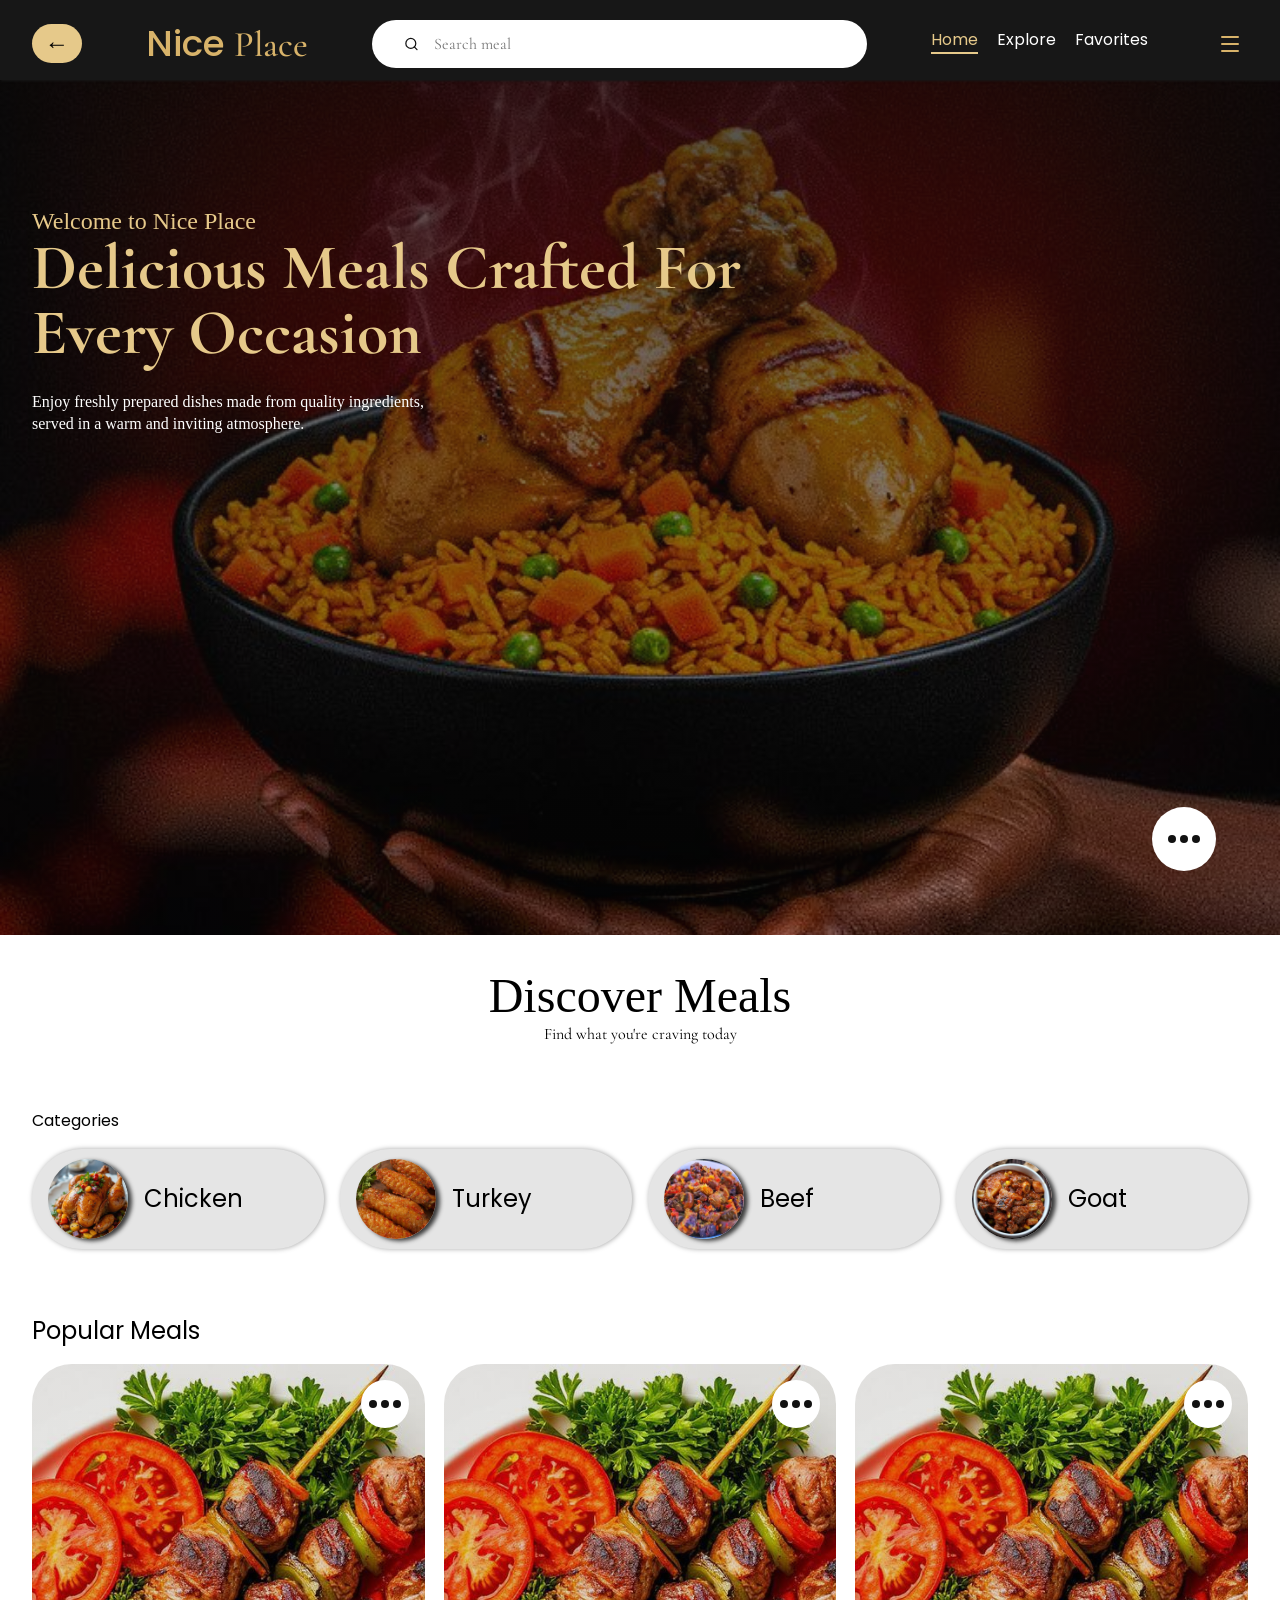
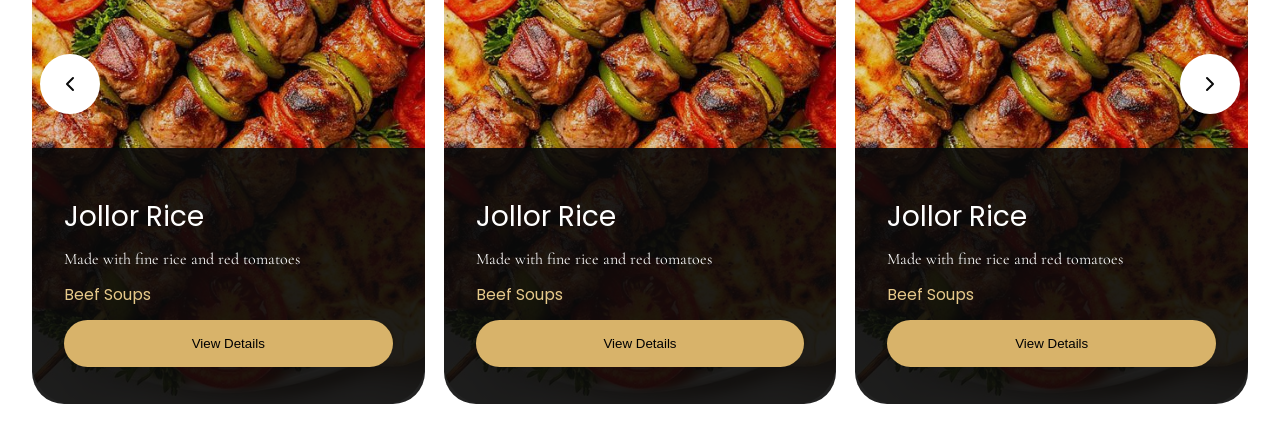
==== index.html @ a87c5c86 "nice place" ====
<!doctype html>
<html lang="en">
  <head>
    <meta charset="UTF-8" />
    <meta name="viewport" content="width=device-width, initial-scale=1.0" />
    <title>Nice Place</title>
    <link rel="preconnect" href="https://fonts.googleapis.com" />
    <link rel="preconnect" href="https://fonts.gstatic.com" crossorigin />
    <link
      href="https://fonts.googleapis.com/css2?family=Poppins:ital,wght@0,100;0,200;0,300;0,400;0,500;0,600;0,700;0,800;0,900;1,100;1,200;1,300;1,400;1,500;1,600;1,700;1,800;1,900&family=Roboto:ital,wght@0,100..900;1,100..900&display=swap"
      rel="stylesheet"
    />
    <link rel="preconnect" href="https://fonts.googleapis.com" />
    <link rel="preconnect" href="https://fonts.gstatic.com" crossorigin />
    <link
      href="https://fonts.googleapis.com/css2?family=Cormorant+Garamond:ital,wght@0,300..700;1,300..700&display=swap"
      rel="stylesheet"
    />
    <link rel="stylesheet" href="styles/general.css" />
    <link rel="stylesheet" href="styles/home.css" />

    <script defer type="module" src="src/controllers/HomePageContr.js"></script>
  </head>
  <body>
    <section class="meal-grid hide">
      <div class="meal-card">
        <img class="image card-img" src="assets/usa.jfif" alt="" />
        <div class="slider-top-overlay card-overlay"></div>
        <div class="meal-card-content">
          <p class="meal-name">Jollor Rice</p>
          <p class="meal-text">Made with fine rice and red tomatoes</p>
          <p class="meal-category">Beef Soups</p>
          <button class="view-details-btn">View Details</button>
        </div>
        <div class="more-btn">
          <div class="dot"></div>
          <div class="dot"></div>
          <div class="dot"></div>
        </div>
      </div>

      <div class="meal-card">
        <img class="image card-img" src="assets/usa.jfif" alt="" />
        <div class="slider-top-overlay card-overlay"></div>
        <div class="meal-card-content">
          <p class="meal-name">Jollor Rice</p>
          <p class="meal-text">Made with fine rice and red tomatoes</p>
          <p class="meal-category">Beef Soups</p>
          <button class="view-details-btn">View Details</button>
        </div>
        <div class="more-btn">
          <div class="dot"></div>
          <div class="dot"></div>
          <div class="dot"></div>
        </div>
      </div>

      <div class="meal-card">
        <img class="image card-img" src="assets/usa.jfif" alt="" />
        <div class="slider-top-overlay card-overlay"></div>
        <div class="meal-card-content">
          <p class="meal-name">Jollor Rice</p>
          <p class="meal-text">Made with fine rice and red tomatoes</p>
          <p class="meal-category">Beef Soups</p>
          <button class="view-details-btn">View Details</button>
        </div>
        <div class="more-btn">
          <div class="dot"></div>
          <div class="dot"></div>
          <div class="dot"></div>
        </div>
      </div>

      <div class="meal-card">
        <img class="image card-img" src="assets/usa.jfif" alt="" />
        <div class="slider-top-overlay card-overlay"></div>
        <div class="meal-card-content">
          <p class="meal-name">Jollor Rice</p>
          <p class="meal-text">Made with fine rice and red tomatoes</p>
          <p class="meal-category">Beef Soups</p>
          <button class="view-details-btn">View Details</button>
        </div>
        <div class="more-btn">
          <div class="dot"></div>
          <div class="dot"></div>
          <div class="dot"></div>
        </div>
      </div>

      <div class="meal-card">
        <img class="image card-img" src="assets/usa.jfif" alt="" />
        <div class="slider-top-overlay card-overlay"></div>
        <div class="meal-card-content">
          <p class="meal-name">Jollor Rice</p>
          <p class="meal-text">Made with fine rice and red tomatoes</p>
          <p class="meal-category">Beef Soups</p>
          <button class="view-details-btn">View Details</button>
        </div>
        <div class="more-btn">
          <div class="dot"></div>
          <div class="dot"></div>
          <div class="dot"></div>
        </div>
      </div>

      <div class="meal-card">
        <img class="image card-img" src="assets/usa.jfif" alt="" />
        <div class="slider-top-overlay card-overlay"></div>
        <div class="meal-card-content">
          <p class="meal-name">Jollor Rice</p>
          <p class="meal-text">Made with fine rice and red tomatoes</p>
          <p class="meal-category">Beef Soups</p>
          <button class="view-details-btn">View Details</button>
        </div>
        <div class="more-btn">
          <div class="dot"></div>
          <div class="dot"></div>
          <div class="dot"></div>
        </div>
      </div>
    </section>

    <div class="header">
      <div class="navigation-bar">
        <button class="back-btn">←</button>
        <div class="hor-flex-2-c">
          <p class="logo-text">
            <span class="normal">Nice</span>
            <span class="italic">Place</span>
          </p>
        </div>
        <div class="search-bar">
          <svg
            xmlns="http://www.w3.org/2000/svg"
            width="16"
            height="16"
            viewBox="0 0 24 24"
            fill="none"
            stroke="#111111"
            stroke-width="2"
            stroke-linecap="round"
            stroke-linejoin="round"
            class="lucide lucide-search-icon lucide-search"
          >
            <path d="m21 21-4.34-4.34" />
            <circle cx="11" cy="11" r="8" />
          </svg>
          <input type="text" placeholder="Search meal" />
        </div>
        <ul class="nav-links">
          <li class="active-nav-link home" data-value="home">Home</li>
          <li class="explore" data-value="explore">Explore</li>
          <li class="favorites" data-value="favorites">Favorites</li>
        </ul>
        <div class="more-icon">
          <svg
            class="icon"
            xmlns="http://www.w3.org/2000/svg"
            width="24"
            height="24"
            viewBox="0 0 24 24"
            fill="none"
            stroke="#d8b36a"
            stroke-width="2"
            stroke-linecap="round"
            stroke-linejoin="round"
            class="lucide lucide-menu-icon lucide-menu"
          >
            <path d="M4 5h16" />
            <path d="M4 12h16" />
            <path d="M4 19h16" />
          </svg>
        </div>
      </div>
    </div>
    <section class="hero-section">
      <div class="image-slider">
        <div class="slide">
          <img class="image" src="assets/hero-img.jfif" alt="" />
        </div>

        <div class="slide">
          <img class="image" src="assets/okra.jfif" alt="" />
        </div>

        <div class="slide">
          <img class="image" src="assets/usa.jfif" alt="" />
        </div>
      </div>
      <div class="slider-top-overlay"></div>
      <div class="hero-content">
        <div class="hero-text-con">
          <span class="medium-text">Welcome to Nice Place</span>
          <p class="bold-text">
            <span class="italic">Delicious Meals Crafted For<br /></span>
            <span class="italic">Every Occasion</span>
          </p>
          <p class="normal-text mg-top-2">
            Enjoy freshly prepared dishes made from quality ingredients,<br />
            served in a warm and inviting atmosphere.
          </p>
        </div>
      </div>
      <div class="ai-assistance-btn">
        <div class="dot"></div>
        <div class="dot"></div>
        <div class="dot"></div>
      </div>
    </section>

    <section class="meal-features">
      <div class="meal-header">
        <p class="meal-text-bold">Discover Meals</p>
        <p class="meal-text-normal">Find what you're craving today</p>
      </div>
      <div class="categories">
        <p>Categories</p>
      </div>
      <div class="meal-discovery-filters"></div>
      <div class="popular-meal">
        <p>Popular Meals</p>
      </div>
      <div class="meal-cards-slider">
        <button class="left">
          <svg
            xmlns="http://www.w3.org/2000/svg"
            width="24"
            height="24"
            viewBox="0 0 24 24"
            fill="none"
            stroke="#0a0a0a"
            stroke-width="2"
            stroke-linecap="round"
            stroke-linejoin="round"
            class="lucide lucide-chevron-left-icon lucide-chevron-left"
          >
            <path d="m15 18-6-6 6-6" />
          </svg>
        </button>
        <button class="right">
          <svg
            xmlns="http://www.w3.org/2000/svg"
            width="24"
            height="24"
            viewBox="0 0 24 24"
            fill="none"
            stroke="#0a0a0a"
            stroke-width="2"
            stroke-linecap="round"
            stroke-linejoin="round"
            class="lucide lucide-chevron-right-icon lucide-chevron-right"
          >
            <path d="m9 18 6-6-6-6" />
          </svg>
        </button>
        <div class="meal-cards">
          <div class="meal-card">
            <img class="image card-img" src="assets/usa.jfif" alt="" />
            <div class="slider-top-overlay card-overlay"></div>
            <div class="meal-card-content">
              <p class="meal-name">Jollor Rice</p>
              <p class="meal-text">Made with fine rice and red tomatoes</p>
              <p class="meal-category">Beef Soups</p>
              <button class="view-details-btn">View Details</button>
            </div>
            <div class="more-btn">
              <div class="dot"></div>
              <div class="dot"></div>
              <div class="dot"></div>
            </div>
          </div>

          <div class="meal-card">
            <img class="image card-img" src="assets/usa.jfif" alt="" />
            <div class="slider-top-overlay card-overlay"></div>
            <div class="meal-card-content">
              <p class="meal-name">Jollor Rice</p>
              <p class="meal-text">Made with fine rice and red tomatoes</p>
              <p class="meal-category">Beef Soups</p>
              <button class="view-details-btn">View Details</button>
            </div>
            <div class="more-btn">
              <div class="dot"></div>
              <div class="dot"></div>
              <div class="dot"></div>
            </div>
          </div>

          <div class="meal-card">
            <img class="image card-img" src="assets/usa.jfif" alt="" />
            <div class="slider-top-overlay card-overlay"></div>
            <div class="meal-card-content">
              <p class="meal-name">Jollor Rice</p>
              <p class="meal-text">Made with fine rice and red tomatoes</p>
              <p class="meal-category">Beef Soups</p>
              <button class="view-details-btn">View Details</button>
            </div>
            <div class="more-btn">
              <div class="dot"></div>
              <div class="dot"></div>
              <div class="dot"></div>
            </div>
          </div>

          <div class="meal-card">
            <img class="image card-img" src="assets/usa.jfif" alt="" />
            <div class="slider-top-overlay card-overlay"></div>
            <div class="meal-card-content">
              <p class="meal-name">Jollor Rice</p>
              <p class="meal-text">Made with fine rice and red tomatoes</p>
              <p class="meal-category">Beef Soups</p>
              <button class="view-details-btn">View Details</button>
            </div>
            <div class="more-btn">
              <div class="dot"></div>
              <div class="dot"></div>
              <div class="dot"></div>
            </div>
          </div>

          <div class="meal-card">
            <img class="image card-img" src="assets/usa.jfif" alt="" />
            <div class="slider-top-overlay card-overlay"></div>
            <div class="meal-card-content">
              <p class="meal-name">Jollor Rice</p>
              <p class="meal-text">Made with fine rice and red tomatoes</p>
              <p class="meal-category">Beef Soups</p>
              <button class="view-details-btn">View Details</button>
            </div>
            <div class="more-btn">
              <div class="dot"></div>
              <div class="dot"></div>
              <div class="dot"></div>
            </div>
          </div>
        </div>
      </div>
    </section>
  </body>
</html>
---- styles/general.css ----
:root {
  /* =========================
     COLORS
  ========================= */

  /* Brand / Accent */
  --clr-gold: #d8b36a;
  --clr-gold-light: #e6c98a;
  --clr-gold-dark: #c49b4f;

  /* Backgrounds */
  --clr-bg-primary: #0a0a0a;
  --clr-bg-secondary: #171717;
  --clr-bg-tertiary: #242424;

  /* Light Surfaces */
  --clr-surface: #f5f5f5;
  --clr-surface-alt: #ffffff;
  --clr-surface-muted: #e5e7eb;

  /* Text */
  --clr-text-primary: #111111;
  --clr-text-secondary: #6b7280;
  --clr-text-light: #ffffff;
  --clr-text-light-muted: #d1d5db;

  /* States */
  --clr-success: #22c55e;
  --clr-warning: #f59e0b;
  --clr-danger: #ef4444;
  --gradient: linear-gradient(
    180deg,
    rgba(10, 10, 10, 0.75) 0%,
    rgba(10, 10, 10, 0.2) 100%
  );

  --blur: blur(2px);
  /* -webkit-backdrop-filter: blur(12px); Safari support */

  /* =========================
     RGBA COLORS
  ========================= */

  --rgba-gold: rgba(216, 179, 106, 1);
  --rgba-gold-soft: rgba(216, 179, 106, 0.15);

  --rgba-black: rgba(10, 10, 10, 1);
  --rgba-black-overlay: rgba(10, 10, 10, 0.9);

  --rgba-white: rgba(255, 255, 255, 1);
  --rgba-white-soft: rgba(255, 255, 255, 0.1);

  /* =========================
     TYPOGRAPHY
  ========================= */

  --ff-heading: "Cormorant Garamond", serif;
  --ff-body: "Poppins", sans-serif;

  /* Font Sizes */
  --fs-900: 4rem;
  --fs-800: 3rem;
  --fs-700: 2.25rem;
  --fs-600: 1.75rem;
  --fs-500: 1.5rem;
  --fs-400: 1rem;
  --fs-300: 0.875rem;
  --fs-200: 0.75rem;

  /* Font Weights */
  --fw-light: 300;
  --fw-regular: 400;
  --fw-medium: 500;
  --fw-semi-bold: 600;
  --fw-bold: 700;

  /* =========================
     SPACING
  ========================= */

  --space-xs: 0.5rem;
  --space-sm: 0.75rem;
  --space-md: 1rem;
  --space-lg: 1.5rem;
  --space-xl: 2rem;
  --space-2xl: 3rem;

  /* =========================
     BORDER RADIUS
  ========================= */

  --radius-sm: 0.75rem;
  --radius-md: 1rem;
  --radius-lg: 1.5rem;
  --radius-xl: 2rem;
  --radius-full: 999px;

  /* =========================
     SHADOWS
  ========================= */

  --shadow-sm: 0 2px 8px rgba(0, 0, 0, 0.08);
  --shadow-md: 0 8px 20px rgba(0, 0, 0, 0.15);
  --shadow-lg: 0 15px 40px rgba(0, 0, 0, 0.25);

  /* =========================
     TRANSITIONS
  ========================= */

  --transition-fast: 0.2s ease;
  --transition-normal: 0.3s ease;
  --transition-slow: 0.5s ease;

  /* =========================
     CARD SYSTEM (MEAL GRID)
  ========================= */

  --card-bg: var(--clr-bg-secondary);
  --card-bg-hover: var(--clr-bg-tertiary);
  --card-border: rgba(255, 255, 255, 0.08);

  --card-text-primary: var(--clr-text-light);
  --card-text-secondary: var(--clr-text-light-muted);

  --card-accent: var(--clr-gold);
  --card-accent-soft: var(--rgba-gold-soft);

  --card-width: 280px;
  --card-height: 360px;

  --card-padding: var(--space-md);
  --card-gap: var(--space-md);

  --card-radius: var(--radius-lg);
  --card-image-radius: var(--radius-md);

  --card-shadow: var(--shadow-md);
  --card-shadow-hover: var(--shadow-lg);

  --card-transition: var(--transition-normal);
  --card-hover-lift: -8px;
  --card-scale-hover: 1.02;

  /* =========================
     BUTTON COLORS
  ========================= */

  --btn-primary-bg: var(--clr-gold);
  --btn-primary-text: var(--clr-bg-primary);

  --btn-primary-hover: var(--clr-gold-light);

  --btn-secondary-bg: var(--clr-bg-secondary);
  --btn-secondary-text: var(--clr-text-light);
  --btn-secondary-hover: var(--clr-bg-tertiary);

  --btn-outline-border: rgba(255, 255, 255, 0.2);
  --btn-outline-text: var(--clr-text-light);

  --btn-danger-bg: var(--clr-danger);
  --btn-success-bg: var(--clr-success);

  /* =========================
     BUTTON SIZING
  ========================= */

  --btn-padding-sm: 0.4rem 0.8rem;
  --btn-padding-md: 0.6rem 1.2rem;
  --btn-padding-lg: 0.9rem 1.6rem;

  --btn-radius: var(--radius-full);

  /* =========================
     BUTTON TYPOGRAPHY
  ========================= */

  --btn-font-size-sm: var(--fs-300);
  --btn-font-size-md: var(--fs-400);
  --btn-font-size-lg: var(--fs-500);

  --btn-font-weight: var(--fw-medium);

  /* =========================
     BUTTON EFFECTS
  ========================= */

  --btn-transition: var(--transition-normal);
  --btn-shadow: var(--shadow-sm);
  --btn-shadow-hover: var(--shadow-md);

  --btn-hover-lift: -2px;

  --clr-grey-900: #1f1f1f;
  --clr-grey-700: #3a3a3a;
  --clr-grey-400: #a1a1a1;
  --clr-grey-200: #e5e5e5;
}
* {
  margin: 0;
  padding: 0;
}
body {
  position: relative;
  box-sizing: border-box;
}
---- styles/home.css ----
.hero-section {
  position: relative;
  height: 95vh;
  margin-top: 5rem;
}
.image-slider {
  width: 100%;
  height: 100%;
  overflow: hidden;
  position: relative;
}
.slide {
  position: absolute;
  top: 0;
  left: 0;
  width: 100%;
  height: 100%;
  transition: transform 1s ease;
}

.image {
  width: 100%;
  height: 100%;
  object-fit: cover;
}
.slider-top-overlay {
  position: absolute;
  inset: 0;

  background: linear-gradient(
    to bottom,
    rgba(10, 10, 10, 0.7),
    rgba(10, 10, 10, 0.3)
  );

  z-index: 1;
}
.card-overlay {
  background: linear-gradient(
    to bottom,
    rgba(10, 10, 10, 0.1),
    rgba(10, 10, 10, 0.1)
  );
}
.hero-content {
  position: absolute;
  inset: 0;
  z-index: 2;
  padding: var(--space-xl);
  display: flex;
  flex-direction: column;
  flex: 1;
}
.navigation-bar {
  display: flex;
  align-items: center;

  gap: 4rem;
}
.hor-flex-2-c {
  display: flex;
  justify-content: space-between;
}
.logo-text {
  font-size: var(--fs-700);
  font-weight: var(--fw-medium);
  font-family: var(--ff-body);
  color: var(--clr-gold);
}
.normal {
  font-family: var(--ff-body);
}
.italic {
  font-family: var(--ff-heading);
}
.hero-text-con {
  margin-top: 6rem;
}
.medium-text {
  font-size: var(--fs-500);
  font-weight: var(--fw-medium);
  color: var(--clr-gold-light);
  animation: textDownSlideIn 1s ease-out forwards;
}
.normal-text {
  font-size: var(--fs-400);
  font-weight: var(--fw-regular);
  color: var(--clr-text-light);
  line-height: 1.4;
  overflow: hidden;
  white-space: nowrap;
  border-right: 2px solid var(--clr-gold-light);
  width: 0;
  animation:
    typing 3s steps(30, end) forwards,
    blink 0.7s;
}
@keyframes typing {
  from {
    width: 0;
  }
  to {
    width: 40rem;
    border-right: none;
  }
}

@keyframes blink {
  50% {
    border-color: transparent;
  }
}
.mg-top-2 {
  margin-top: 1.6rem;
}
.bold-text {
  font-size: var(--fs-900);
  font-weight: var(--fw-bold);
  color: var(--clr-gold-light);
  line-height: 1;
  animation: textSlideIn 1s ease-out forwards;
}
.search-bar {
  display: flex;
  gap: 1rem;
  align-items: center;
  padding: 1rem 2rem;
  background-color: var(--clr-surface-alt);
  height: 1rem;
  flex: 1;
  border: none;
  border-radius: 4rem;
}
.search-bar input {
  width: 100%;
  border: none;
  outline: none;
  background: none;
  font-family: var(--ff-heading);
  color: var(--clr-text-primary);
  font-size: var(--fs-400);
}
.ai-assistance-btn {
  position: absolute;
  bottom: 4rem;
  right: 4rem;
  z-index: 3;
  background: var(--clr-text-light);
  height: 4rem;
  width: 4rem;
  border-radius: 50%;

  display: flex;
  align-items: center;
  justify-content: center;
  gap: 4px;

  animation:
    pulse 10s ease-in-out infinite,
    attention 20s ease-in-out infinite,
    fall 1s ease-in-out;
}

@keyframes textDownSlideIn {
  from {
    transform: translateY(-100%);
    opacity: 0;
  }
  to {
    transform: translateY(0);
    opacity: 1;
  }
}

@keyframes attention {
  0%,
  94%,
  100% {
    transform: translateY(0);
  }

  95% {
    transform: translateY(-12px);
  }

  97% {
    transform: translateY(0);
  }

  98% {
    transform: translateY(-6px);
  }

  99% {
    transform: translateY(0);
  }
}
@keyframes pulse {
  0%,
  95%,
  100% {
    box-shadow: 0 0 0 0 rgba(255, 255, 255, 0);
  }

  96% {
    box-shadow: 0 0 0 12px rgba(255, 255, 255, 0.2);
  }
}

@keyframes fall {
  from {
    transform: translateY(-10vh);
    opacity: 0;
  }

  to {
    transform: translateY(0);
    opacity: 1;
  }
}
@keyframes textSlideIn {
  from {
    transform: translateX(-100%);
    opacity: 0;
  }

  to {
    transform: translateX(0);
    opacity: 1;
  }
}
.dot {
  width: 8px;
  height: 8px;
  background: var(--clr-text-primary);
  border: none;
  border-radius: 50%;
}
.more-icon {
  display: flex;
  padding: 6px;
  align-items: center;
  justify-content: center;
  border: none;
  border-radius: 4rem;
  transition: all 0.4s ease;
}
.more-icon:hover {
  background: var(--clr-bg-tertiary);
}

.meal-features {
  background: var(--clr-surface-alt);
  padding: 2rem;
}
.meal-header {
  display: flex;
  flex-direction: column;
  line-height: 1.2;
  justify-content: center;
  align-items: center;
}
.meal-text-bold {
  font-size: var(--fs-800);
  font-weight: var(--fw-regular);
}
.meal-text-normal {
  font-family: var(--ff-heading);
}
.meal-discovery-filters {
  margin-top: 1rem;
  display: grid;
  grid-template-columns: repeat(auto-fit, minmax(251px, 1fr));
  gap: 1rem;
  align-items: center;
}

.filter {
  display: flex;
  align-items: center;
  /* justify-content: space-between; */
  gap: 1rem;
  padding: 10px 1rem;
  background: var(--clr-grey-200);
  border-radius: 8rem;
  transition: all 0.4s ease;
  cursor: pointer;
  box-shadow: 1px 0px 5px rgba(0, 0, 0, 0.35);
}

.filter p {
  font-size: var(--fs-500);
  font-family: var(--ff-body);
  font-weight: var(--fw-normal);
}

.food-tray {
  width: 5rem;
  height: 5rem;
  border-radius: 4rem;
  border: none;
  box-shadow: 4px 2px 4px var(--clr-grey-700);
  flex-shrink: 0;
}

.tray-image {
  width: 100%;
  height: 100%;
  object-fit: cover;
  border-radius: 50%;
}

.meal-cards-slider {
  overflow: hidden;
  scrollbar-width: none;
  -ms-overflow-style: none;
  position: relative;
  margin-top: 1rem;
}
.meal-cards {
  display: flex;
  gap: 1.2rem;
  transition: transform 1s ease;
}
.meal-cards-slider::-webkit-scrollbar {
  display: none;
}

.meal-card {
  position: relative;
  border-radius: 2.5rem;
  flex: 0 0 calc((100% - 2.4rem) / 3);
  min-width: calc((100% - 2.4rem) / 3);
  height: 40rem;
  transition:
    transform 0.4s ease,
    box-shadow 0.4s ease;
  transform-origin: center;
  transition: all 1s;
}

.meal-card:hover {
  transform: translateY(-2px);
}
.card-img,
.card-overlay {
  border: none;
  border-radius: 2.5rem;
}
.meal-card-content {
  position: absolute;
  bottom: 0;
  left: 0;
  right: 0;
  height: 12rem;
  background: var(--rgba-black-overlay);
  display: flex;
  flex-direction: column;
  justify-content: center;
  font-family: var(--ff-body);
  border-bottom-left-radius: 2rem;
  border-bottom-right-radius: 2rem;
  padding: 2rem 2rem 2rem 2rem;
  z-index: 6;
  line-height: 1.2;
  gap: 1rem;
}
.meal-name {
  margin-top: 1rem;
  font-size: var(--fs-600);
  color: var(--clr-text-light);
  font-weight: var(--fw-normal);
}
.meal-text {
  color: var(--clr-surface);
  font-size: var(--fs-400);
  font-family: var(--ff-heading);
}
.meal-category {
  color: var(--clr-gold-light);
}
.meal-card-content button {
  padding: 1rem;
  border: none;
  border-radius: 4rem;
  background: var(--clr-gold);
}
.more-btn {
  position: absolute;
  right: 1rem;
  top: 1rem;
  background: var(--clr-text-light);
  height: 3rem;
  width: 3rem;
  border-radius: 50%;
  display: flex;
  align-items: center;
  justify-content: center;
  gap: 4px;
  z-index: 6;
  transition: all 0.4s ease;
}
.right,
.left {
  position: absolute;
  height: 60px;
  width: 60px;
  border: none;
  border-radius: 30px;
  text-align: center;
  z-index: 8;
  display: flex;
  justify-content: center;
  align-items: center;
  background: var(--clr-surface-alt);
  transition: all 0.4s ease;
}
.right {
  right: 8px;
  top: 50%;
  transform: translateY(-50%);
  animation: hintRight 2s ease-in-out infinite;
}
.left {
  left: 8px;
  top: 50%;
  transform: translateY(-50%);
  animation: hintLeft 2s ease-in-out infinite;
}
.right:hover,
.left:hover {
  background: var(--clr-gold-dark);
}
@keyframes hintRight {
  0%,
  100% {
    transform: translateY(-50%) translateX(0);
  }
  50% {
    transform: translateY(-50%) translateX(8px);
  }
}

@keyframes hintLeft {
  0%,
  100% {
    transform: translateY(-50%) translateX(0);
  }
  50% {
    transform: translateY(-50%) translateX(-8px);
  }
}
.active-meal-filter {
  background: var(--clr-gold);
  cursor: pointer;
}
.view-details-btn {
  transition: all 0.4s ease;
}
.view-details-btn:hover {
  background: var(--clr-gold-dark);
}
.hide {
  display: none;
}
.meal-grid {
  grid-template-columns: repeat(auto-fit, minmax(380px, 1fr));
  gap: 1rem;
  padding: 2rem;
  margin-top: 5rem;
}
.show-meal-grid {
  display: grid;
}
.header {
  position: fixed;
  top: 0;
  left: 0;
  right: 0;
  height: 3rem;
  z-index: 100;
  padding: 1rem 2rem;
  background: #171717;
  box-shadow: 1px 1px 2px #171717;
}

.popular-meal {
  margin-top: 4rem;
  font-size: var(--fs-500);
  font-family: var(--ff-body);
  font-weight: var(--fw-normal);
  max-width: max-content;
}
.categories {
  margin-top: 4rem;
  font-size: var(--fs-400);
  font-family: var(--ff-body);
  font-weight: var(--fw-normal);
}

.nav-links {
  display: flex;
  gap: 1.2rem;
  align-items: center;
}
.home,
.explore,
.favorites {
  list-style: none;
  font-family: var(--ff-body);
  color: var(--clr-surface-alt);
  font-size: var(--fs-400);
  cursor: pointer;
  transition: all 0.4s ease;
  margin-bottom: 0.4rem;
  border-bottom: 2px solid transparent;
}
.nav-links li:hover {
  color: var(--clr-gold-light);
  border-bottom: 2px solid var(--clr-gold-light);
}
.active-nav-link {
  color: var(--clr-gold-light);
  border-bottom: 2px solid var(--clr-gold-light);
}

.more-btn:hover {
  background: var(--clr-gold-dark);
}

.fav {
  transition: all 0.4s ease;
}

.fav:hover {
  stroke: var(--clr-surface-alt);
}

.back-btn {
  padding: 0.1rem 0.8rem;
  border: none;
  background: var(--clr-gold-light);
  cursor: pointer;
  font-family: var(--ff-body);
  border-radius: 50px;
  font-size: var(--fs-500);
  font-weight: 600;
}
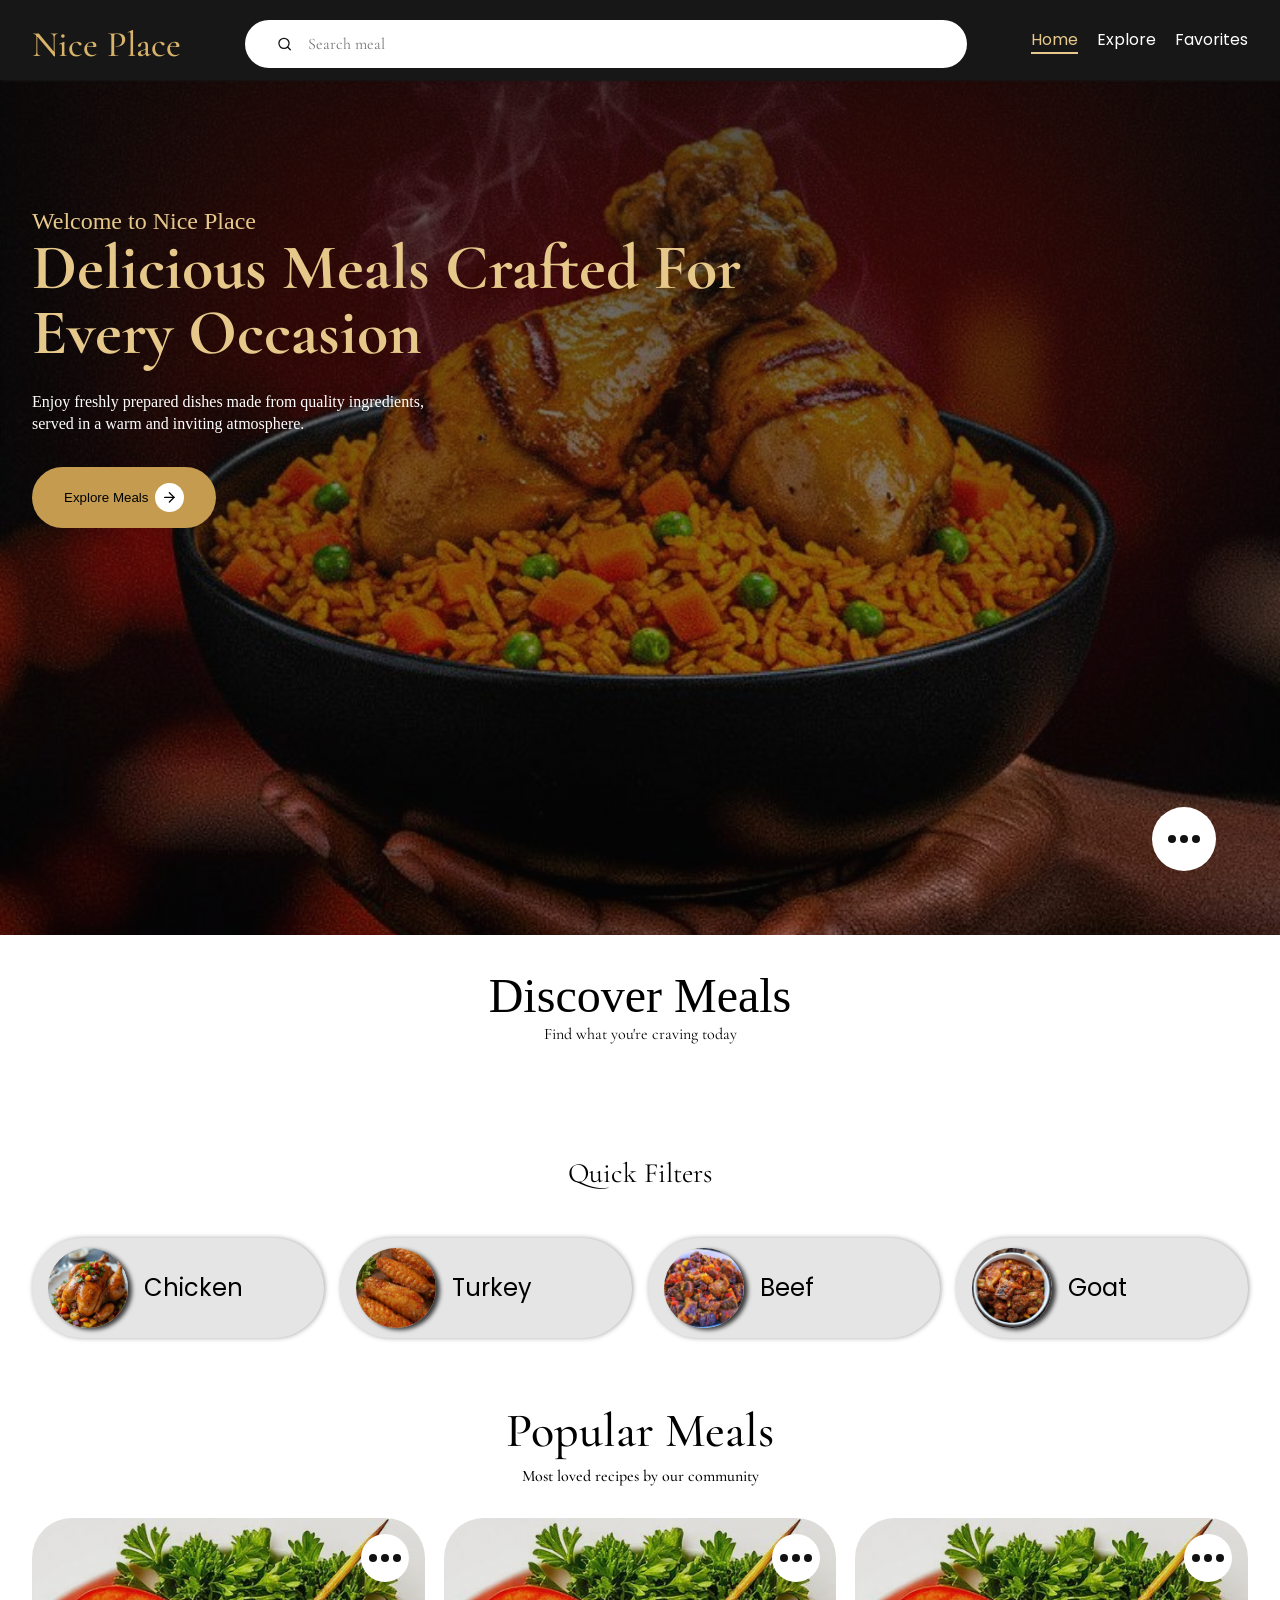
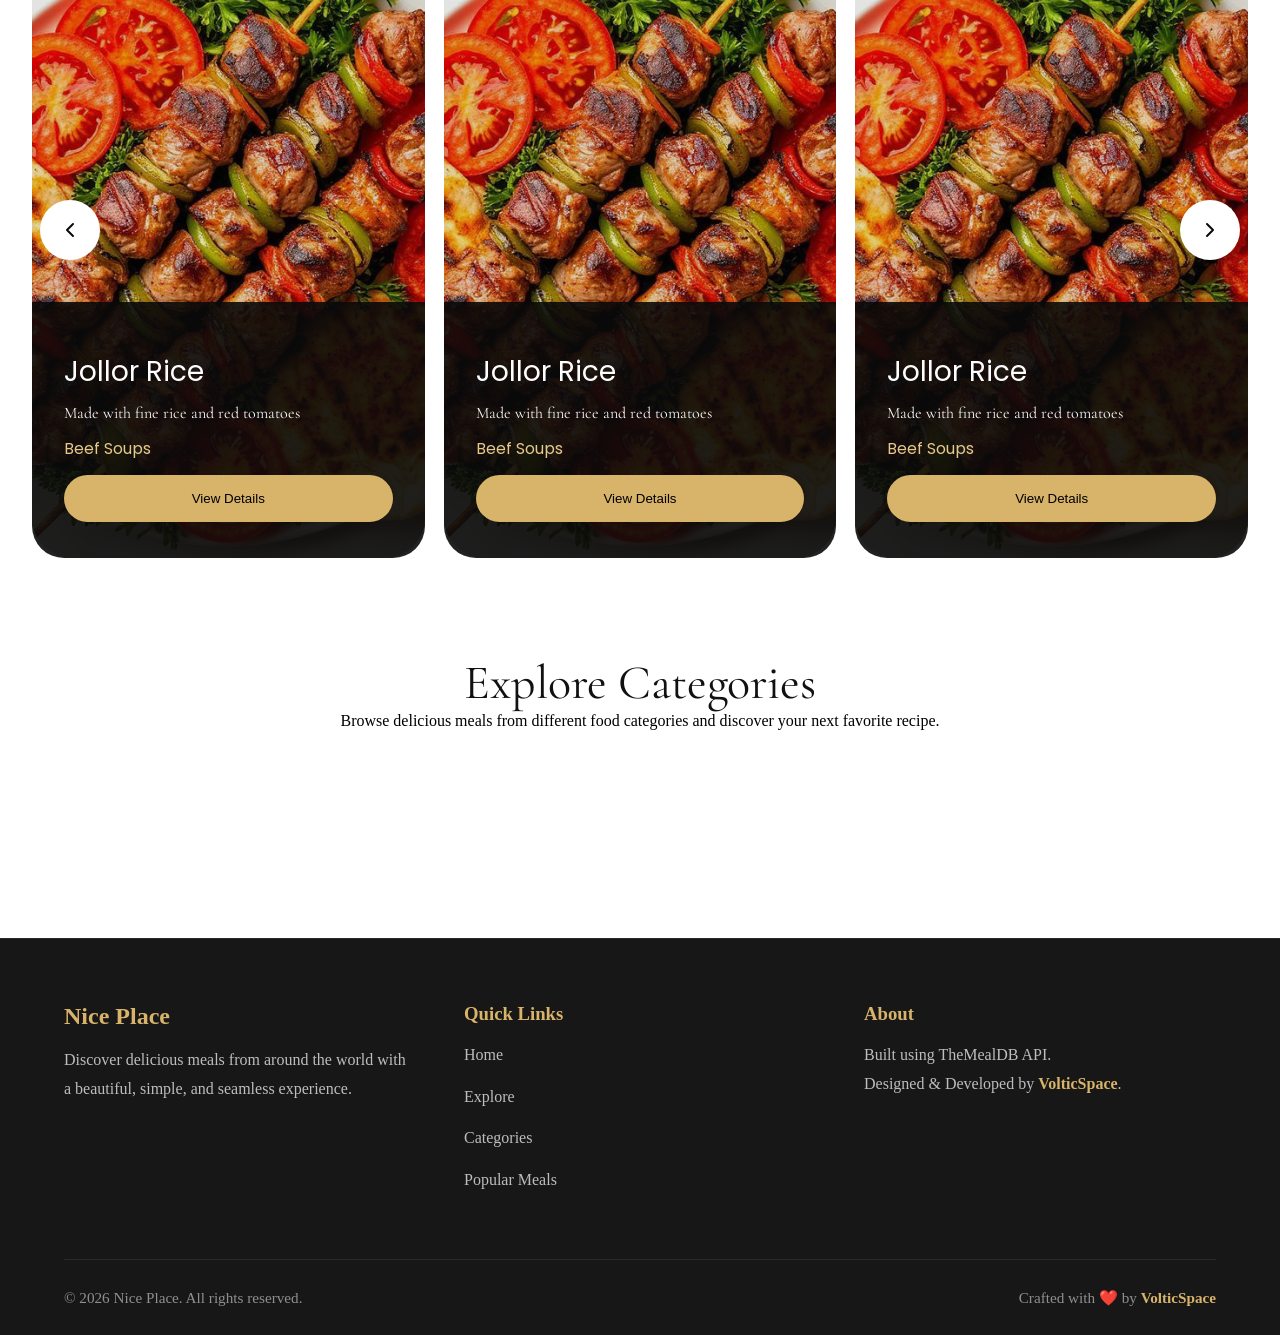
==== commit b78365b6: "new" ====
--- a/index.html
+++ b/index.html
@@ -19,6 +19,14 @@
     <link rel="stylesheet" href="styles/general.css" />
     <link rel="stylesheet" href="styles/home.css" />
 
+    <link rel="stylesheet" href="styles/footer.css" />
+
+    <link rel="stylesheet" href="styles/explore.css" />
+    <link rel="stylesheet" href="styles/mealFeatures.css" />
+
+    <link rel="stylesheet" href="styles/heroSection.css" />
+    <link rel="stylesheet" href="styles/home.css" />
+
     <script defer type="module" src="src/controllers/HomePageContr.js"></script>
   </head>
   <body>
@@ -122,7 +130,23 @@
 
     <div class="header">
       <div class="navigation-bar">
-        <button class="back-btn">←</button>
+        <button class="back-btn close">
+          <svg
+            xmlns="http://www.w3.org/2000/svg"
+            width="16"
+            height="16"
+            viewBox="0 0 24 24"
+            fill="none"
+            stroke="#0a0a0a"
+            stroke-width="2"
+            stroke-linecap="round"
+            stroke-linejoin="round"
+            class="lucide lucide-chevron-left-icon lucide-chevron-left"
+          >
+            <path d="m15 18-6-6 6-6" />
+          </svg>
+          <p>back</p>
+        </button>
         <div class="hor-flex-2-c">
           <p class="logo-text">
             <span class="normal">Nice</span>
@@ -152,25 +176,6 @@
           <li class="explore" data-value="explore">Explore</li>
           <li class="favorites" data-value="favorites">Favorites</li>
         </ul>
-        <div class="more-icon">
-          <svg
-            class="icon"
-            xmlns="http://www.w3.org/2000/svg"
-            width="24"
-            height="24"
-            viewBox="0 0 24 24"
-            fill="none"
-            stroke="#d8b36a"
-            stroke-width="2"
-            stroke-linecap="round"
-            stroke-linejoin="round"
-            class="lucide lucide-menu-icon lucide-menu"
-          >
-            <path d="M4 5h16" />
-            <path d="M4 12h16" />
-            <path d="M4 19h16" />
-          </svg>
-        </div>
       </div>
     </div>
     <section class="hero-section">
@@ -200,6 +205,25 @@
             served in a warm and inviting atmosphere.
           </p>
         </div>
+        <button class="hero-cta">
+          Explore Meals
+
+          <svg
+            xmlns="http://www.w3.org/2000/svg"
+            width="16"
+            height="16"
+            viewBox="0 0 24 24"
+            fill="none"
+            stroke="currentColor"
+            stroke-width="2"
+            stroke-linecap="round"
+            stroke-linejoin="round"
+            class="lucide lucide-arrow-right-icon lucide-arrow-right"
+          >
+            <path d="M5 12h14" />
+            <path d="m12 5 7 7-7 7" />
+          </svg>
+        </button>
       </div>
       <div class="ai-assistance-btn">
         <div class="dot"></div>
@@ -214,11 +238,12 @@
         <p class="meal-text-normal">Find what you're craving today</p>
       </div>
       <div class="categories">
-        <p>Categories</p>
+        <p>Quick Filters</p>
       </div>
       <div class="meal-discovery-filters"></div>
       <div class="popular-meal">
         <p>Popular Meals</p>
+        <span>Most loved recipes by our community</span>
       </div>
       <div class="meal-cards-slider">
         <button class="left">
@@ -336,5 +361,109 @@
         </div>
       </div>
     </section>
+
+    <section class="exploree">
+      <div class="container">
+        <div class="section-heading">
+          <div>
+            <!-- <span class="section-tag">Discover</span> -->
+            <p class="explore-category">Explore Categories</p>
+            <p class="body-text">
+              Browse delicious meals from different food categories and discover
+              your next favorite recipe.
+            </p>
+          </div>
+        </div>
+
+        <div class="category-grid">
+          <!-- Category Card -->
+          <article class="category-card">
+            <img
+              src="https://www.themealdb.com/images/category/beef.png"
+              alt="Beef"
+            />
+
+            <div class="category-content">
+              <h3>Beef</h3>
+              <p>Juicy steaks, burgers and hearty beef recipes.</p>
+
+              <button>
+                Explore
+                <span>→</span>
+              </button>
+            </div>
+          </article>
+
+          <article class="category-card">
+            <img
+              src="https://www.themealdb.com/images/category/chicken.png"
+              alt="Chicken"
+            />
+
+            <div class="category-content">
+              <h3>Chicken</h3>
+              <p>Grilled, roasted and crispy chicken dishes.</p>
+
+              <button>
+                Explore
+                <span>→</span>
+              </button>
+            </div>
+          </article>
+
+          <article class="category-card">
+            <img
+              src="https://www.themealdb.com/images/category/dessert.png"
+              alt="Dessert"
+            />
+
+            <div class="category-content">
+              <h3>Dessert</h3>
+              <p>Cakes, pastries and sweet treats.</p>
+
+              <button>
+                Explore
+                <span>→</span>
+              </button>
+            </div>
+          </article>
+
+          <!-- Generate the remaining cards dynamically -->
+        </div>
+      </div>
+    </section>
+
+    <footer class="footer">
+      <div class="footer-container">
+        <div class="footer-brand">
+          <h2>Nice Place</h2>
+          <p>
+            Discover delicious meals from around the world with a beautiful,
+            simple, and seamless experience.
+          </p>
+        </div>
+
+        <div class="footer-links">
+          <h3>Quick Links</h3>
+          <ul>
+            <li><a href="#hero">Home</a></li>
+            <li><a href="#explore">Explore</a></li>
+            <li><a href="#categories">Categories</a></li>
+            <li><a href="#popular">Popular Meals</a></li>
+          </ul>
+        </div>
+
+        <div class="footer-contact">
+          <h3>About</h3>
+          <p>Built using TheMealDB API.</p>
+          <p>Designed & Developed by <span>VolticSpace</span>.</p>
+        </div>
+      </div>
+
+      <div class="footer-bottom">
+        <p>&copy; 2026 Nice Place. All rights reserved.</p>
+        <p>Crafted with ❤️ by <span>VolticSpace</span></p>
+      </div>
+    </footer>
   </body>
 </html>
--- a/styles/home.css
+++ b/styles/home.css
@@ -1,56 +1,3 @@
-.hero-section {
-  position: relative;
-  height: 95vh;
-  margin-top: 5rem;
-}
-.image-slider {
-  width: 100%;
-  height: 100%;
-  overflow: hidden;
-  position: relative;
-}
-.slide {
-  position: absolute;
-  top: 0;
-  left: 0;
-  width: 100%;
-  height: 100%;
-  transition: transform 1s ease;
-}
-
-.image {
-  width: 100%;
-  height: 100%;
-  object-fit: cover;
-}
-.slider-top-overlay {
-  position: absolute;
-  inset: 0;
-
-  background: linear-gradient(
-    to bottom,
-    rgba(10, 10, 10, 0.7),
-    rgba(10, 10, 10, 0.3)
-  );
-
-  z-index: 1;
-}
-.card-overlay {
-  background: linear-gradient(
-    to bottom,
-    rgba(10, 10, 10, 0.1),
-    rgba(10, 10, 10, 0.1)
-  );
-}
-.hero-content {
-  position: absolute;
-  inset: 0;
-  z-index: 2;
-  padding: var(--space-xl);
-  display: flex;
-  flex-direction: column;
-  flex: 1;
-}
 .navigation-bar {
   display: flex;
   align-items: center;
@@ -68,14 +15,12 @@
   color: var(--clr-gold);
 }
 .normal {
-  font-family: var(--ff-body);
+  font-family: var(--ff-heading);
 }
 .italic {
   font-family: var(--ff-heading);
 }
-.hero-text-con {
-  margin-top: 6rem;
-}
+
 .medium-text {
   font-size: var(--fs-500);
   font-weight: var(--fw-medium);
@@ -140,139 +85,42 @@
   color: var(--clr-text-primary);
   font-size: var(--fs-400);
 }
-.ai-assistance-btn {
-  position: absolute;
-  bottom: 4rem;
-  right: 4rem;
-  z-index: 3;
-  background: var(--clr-text-light);
-  height: 4rem;
-  width: 4rem;
-  border-radius: 50%;
-
-  display: flex;
-  align-items: center;
-  justify-content: center;
-  gap: 4px;
-
-  animation:
-    pulse 10s ease-in-out infinite,
-    attention 20s ease-in-out infinite,
-    fall 1s ease-in-out;
-}
-
-@keyframes textDownSlideIn {
-  from {
-    transform: translateY(-100%);
-    opacity: 0;
-  }
-  to {
-    transform: translateY(0);
-    opacity: 1;
-  }
-}
-
-@keyframes attention {
-  0%,
-  94%,
-  100% {
-    transform: translateY(0);
-  }
-
-  95% {
-    transform: translateY(-12px);
-  }
-
-  97% {
-    transform: translateY(0);
-  }
-
-  98% {
-    transform: translateY(-6px);
-  }
-
-  99% {
-    transform: translateY(0);
-  }
-}
-@keyframes pulse {
-  0%,
-  95%,
-  100% {
-    box-shadow: 0 0 0 0 rgba(255, 255, 255, 0);
-  }
-
-  96% {
-    box-shadow: 0 0 0 12px rgba(255, 255, 255, 0.2);
-  }
-}
-
-@keyframes fall {
-  from {
-    transform: translateY(-10vh);
-    opacity: 0;
-  }
-
-  to {
-    transform: translateY(0);
-    opacity: 1;
-  }
-}
-@keyframes textSlideIn {
-  from {
-    transform: translateX(-100%);
-    opacity: 0;
-  }
-
-  to {
-    transform: translateX(0);
-    opacity: 1;
-  }
-}
-.dot {
-  width: 8px;
-  height: 8px;
-  background: var(--clr-text-primary);
-  border: none;
-  border-radius: 50%;
-}
-.more-icon {
-  display: flex;
-  padding: 6px;
-  align-items: center;
-  justify-content: center;
-  border: none;
-  border-radius: 4rem;
-  transition: all 0.4s ease;
-}
-.more-icon:hover {
-  background: var(--clr-bg-tertiary);
-}
-
-.meal-features {
-  background: var(--clr-surface-alt);
-  padding: 2rem;
-}
-.meal-header {
-  display: flex;
-  flex-direction: column;
-  line-height: 1.2;
-  justify-content: center;
-  align-items: center;
-}
-.meal-text-bold {
-  font-size: var(--fs-800);
-  font-weight: var(--fw-regular);
-}
-.meal-text-normal {
-  font-family: var(--ff-heading);
-}
 .meal-discovery-filters {
-  margin-top: 1rem;
+  margin-top: 2rem;
   display: grid;
   grid-template-columns: repeat(auto-fit, minmax(251px, 1fr));
   gap: 1rem;
   align-items: center;
+}
+.nav-links {
+  display: flex;
+  gap: 1.2rem;
+  align-items: center;
+}
+
+@media (max-width: 420px) {
+  .meal-discovery-filters {
+    display: grid;
+    grid-template-columns: 1fr;
+    gap: 1rem;
+  }
+  .search-bar,
+  .nav-links {
+    display: none;
+  }
+}
+
+.more-icon {
+  display: flex;
+  padding: 6px;
+  align-items: center;
+  justify-content: center;
+  border: none;
+  border-radius: 4rem;
+  transition: all 0.4s ease;
+}
+.more-icon:hover {
+  background: var(--clr-bg-tertiary);
 }
 
 .filter {
@@ -310,156 +158,11 @@
   border-radius: 50%;
 }
 
-.meal-cards-slider {
-  overflow: hidden;
-  scrollbar-width: none;
-  -ms-overflow-style: none;
-  position: relative;
-  margin-top: 1rem;
-}
-.meal-cards {
-  display: flex;
-  gap: 1.2rem;
-  transition: transform 1s ease;
-}
-.meal-cards-slider::-webkit-scrollbar {
-  display: none;
-}
-
-.meal-card {
-  position: relative;
-  border-radius: 2.5rem;
-  flex: 0 0 calc((100% - 2.4rem) / 3);
-  min-width: calc((100% - 2.4rem) / 3);
-  height: 40rem;
-  transition:
-    transform 0.4s ease,
-    box-shadow 0.4s ease;
-  transform-origin: center;
-  transition: all 1s;
-}
-
-.meal-card:hover {
-  transform: translateY(-2px);
-}
-.card-img,
-.card-overlay {
-  border: none;
-  border-radius: 2.5rem;
-}
-.meal-card-content {
-  position: absolute;
-  bottom: 0;
-  left: 0;
-  right: 0;
-  height: 12rem;
-  background: var(--rgba-black-overlay);
-  display: flex;
-  flex-direction: column;
-  justify-content: center;
-  font-family: var(--ff-body);
-  border-bottom-left-radius: 2rem;
-  border-bottom-right-radius: 2rem;
-  padding: 2rem 2rem 2rem 2rem;
-  z-index: 6;
-  line-height: 1.2;
-  gap: 1rem;
-}
-.meal-name {
-  margin-top: 1rem;
-  font-size: var(--fs-600);
-  color: var(--clr-text-light);
-  font-weight: var(--fw-normal);
-}
-.meal-text {
-  color: var(--clr-surface);
-  font-size: var(--fs-400);
-  font-family: var(--ff-heading);
-}
-.meal-category {
-  color: var(--clr-gold-light);
-}
-.meal-card-content button {
-  padding: 1rem;
-  border: none;
-  border-radius: 4rem;
-  background: var(--clr-gold);
-}
-.more-btn {
-  position: absolute;
-  right: 1rem;
-  top: 1rem;
-  background: var(--clr-text-light);
-  height: 3rem;
-  width: 3rem;
-  border-radius: 50%;
-  display: flex;
-  align-items: center;
-  justify-content: center;
-  gap: 4px;
-  z-index: 6;
-  transition: all 0.4s ease;
-}
-.right,
-.left {
-  position: absolute;
-  height: 60px;
-  width: 60px;
-  border: none;
-  border-radius: 30px;
-  text-align: center;
-  z-index: 8;
-  display: flex;
-  justify-content: center;
-  align-items: center;
-  background: var(--clr-surface-alt);
-  transition: all 0.4s ease;
-}
-.right {
-  right: 8px;
-  top: 50%;
-  transform: translateY(-50%);
-  animation: hintRight 2s ease-in-out infinite;
-}
-.left {
-  left: 8px;
-  top: 50%;
-  transform: translateY(-50%);
-  animation: hintLeft 2s ease-in-out infinite;
-}
-.right:hover,
-.left:hover {
-  background: var(--clr-gold-dark);
-}
-@keyframes hintRight {
-  0%,
-  100% {
-    transform: translateY(-50%) translateX(0);
-  }
-  50% {
-    transform: translateY(-50%) translateX(8px);
-  }
-}
-
-@keyframes hintLeft {
-  0%,
-  100% {
-    transform: translateY(-50%) translateX(0);
-  }
-  50% {
-    transform: translateY(-50%) translateX(-8px);
-  }
-}
 .active-meal-filter {
   background: var(--clr-gold);
   cursor: pointer;
 }
-.view-details-btn {
-  transition: all 0.4s ease;
-}
-.view-details-btn:hover {
-  background: var(--clr-gold-dark);
-}
+
 .hide {
   display: none;
 }
@@ -484,25 +187,10 @@
   box-shadow: 1px 1px 2px #171717;
 }
 
-.popular-meal {
-  margin-top: 4rem;
-  font-size: var(--fs-500);
-  font-family: var(--ff-body);
-  font-weight: var(--fw-normal);
-  max-width: max-content;
-}
-.categories {
-  margin-top: 4rem;
-  font-size: var(--fs-400);
-  font-family: var(--ff-body);
-  font-weight: var(--fw-normal);
-}
-
-.nav-links {
-  display: flex;
-  gap: 1.2rem;
-  align-items: center;
-}
+.popular-meal span {
+  font-size: var(--fs-400);
+}
+
 .home,
 .explore,
 .favorites {
@@ -539,10 +227,79 @@
 .back-btn {
   padding: 0.1rem 0.8rem;
   border: none;
+  border-radius: 3rem;
   background: var(--clr-gold-light);
   cursor: pointer;
   font-family: var(--ff-body);
   border-radius: 50px;
-  font-size: var(--fs-500);
+  font-size: var(--fs-300);
+  font-weight: var(--fw-regular);
+  display: flex;
+  justify-content: center;
+  align-items: center;
+  gap: 0.4rem;
+}
+
+.close {
+  display: none;
+}
+
+.show {
+  display: flex;
+}
+
+.section-tag {
+  display: inline-block;
+  padding: 1rem 1.6rem;
+  background: var(--clr-gold-dark);
+  color: var(--clr-text-primary);
+  border-radius: 999px;
+  font-size: var(--fs-600);
+}
+
+.explore-btn {
+  padding: 1rem 1.6rem;
+  border: none;
+  border-radius: 999px;
+  background: var(--clr-gold);
+  color: #111;
   font-weight: 600;
-}
+  cursor: pointer;
+  transition: 0.3s;
+}
+
+.explore-btn:hover {
+  transform: translateY(-3px);
+}
+
+.explore-btn {
+  display: flex;
+  align-items: center;
+  align-self: flex-start;
+  margin-top: auto;
+  gap: 0.5rem;
+  background: transparent;
+  border: none;
+  color: var(--clr-gold);
+  font-weight: 600;
+  cursor: pointer;
+  transition: 0.3s;
+  margin-bottom: 2rem;
+}
+
+@media (max-width: 768px) {
+  .section-heading {
+    flex-direction: column;
+    align-items: flex-start;
+  }
+
+  .section-heading h2 {
+    font-size: 2rem;
+  }
+}
+
+.see-more {
+  font-size: var(--fs-400);
+  color: var(--clr-gold-dark);
+  font-weight: var(--fw-medium);
+}
--- a/styles/footer.css
+++ b/styles/footer.css
@@ -0,0 +1,86 @@
+/* ==========================
+   FOOTER
+========================== */
+
+.footer {
+  background: var(--clr-bg-secondary);
+  border-top: 1px solid rgba(255, 255, 255, 0.08);
+  padding-top: 4rem;
+  margin-top: 6rem;
+}
+
+.footer-container {
+  width: min(1200px, 90%);
+  margin: auto;
+
+  display: grid;
+  grid-template-columns: repeat(auto-fit, minmax(220px, 1fr));
+  gap: 3rem;
+}
+
+.footer h2,
+.footer h3 {
+  color: var(--clr-gold);
+  margin-bottom: 1rem;
+}
+
+.footer p,
+.footer a {
+  color: #bdbdbd;
+  line-height: 1.8;
+  text-decoration: none;
+  transition: 0.3s ease;
+}
+
+.footer a:hover {
+  color: var(--clr-gold);
+}
+
+.footer-links ul {
+  list-style: none;
+}
+
+.footer-links li:not(:last-child) {
+  margin-bottom: 0.8rem;
+}
+
+.footer-contact span {
+  color: var(--clr-gold);
+  font-weight: 600;
+}
+
+.footer-bottom {
+  margin-top: 4rem;
+  padding: 1.5rem 0;
+  border-top: 1px solid rgba(255, 255, 255, 0.08);
+
+  display: flex;
+  justify-content: space-between;
+  align-items: center;
+  flex-wrap: wrap;
+  gap: 1rem;
+
+  width: min(1200px, 90%);
+  margin-inline: auto;
+}
+
+.footer-bottom p {
+  color: #8f8f8f;
+  font-size: 0.95rem;
+}
+
+.footer-bottom span {
+  color: var(--clr-gold);
+  font-weight: 600;
+}
+
+@media (max-width: 768px) {
+  .footer-container {
+    text-align: center;
+  }
+
+  .footer-bottom {
+    flex-direction: column;
+    text-align: center;
+  }
+}
--- a/styles/explore.css
+++ b/styles/explore.css
@@ -0,0 +1,77 @@
+.explore-category {
+  color: var(--clr-text-primary);
+  font-size: var(--fs-800);
+  text-align: center;
+  font-weight: var(--fw-normal);
+  font-family: var(--ff-heading);
+}
+.exploree {
+  padding: 4rem 2rem;
+}
+
+.section-heading {
+  display: flex;
+  justify-content: center;
+  margin-bottom: 3rem;
+  gap: 2rem;
+}
+
+.body-text p {
+  margin-top: 1rem;
+  font-family: var(--ff-heading);
+  font-size: var(--fs-400);
+  font-weight: var(--fw-normal);
+}
+
+.category-grid {
+  display: grid;
+  grid-template-columns: repeat(auto-fit, minmax(400px, 1fr));
+  gap: 1rem;
+}
+
+.category-card {
+  background: var(--rgba-black-overlay);
+  border: none;
+  border-radius: 22px;
+  max-height: 600px;
+  overflow: hidden;
+  transition: 0.35s;
+  cursor: pointer;
+}
+
+.category-card:hover {
+  transform: translateY(-8px);
+  border-color: var(--clr-gold);
+  box-shadow: 0 15px 35px rgba(0, 0, 0, 0.35);
+}
+
+.category-card img {
+  width: 100%;
+  height: 220px;
+  object-fit: cover;
+  background: var(--clr-surface-muted);
+}
+
+.category-content {
+  padding: 1.5rem;
+  height: 340px;
+  display: flex;
+  flex-direction: column;
+}
+
+.category-content h3 {
+  color: white;
+  margin-bottom: 0.75rem;
+  font-size: 1.35rem;
+}
+
+.category-content p {
+  color: #a9a9a9;
+  line-height: 1.6;
+  margin-bottom: 1.5rem;
+  min-height: 55px;
+}
+
+.category-content button:hover {
+  gap: 1rem;
+}
--- a/styles/mealFeatures.css
+++ b/styles/mealFeatures.css
@@ -0,0 +1,228 @@
+.meal-features {
+  background: var(--clr-surface-alt);
+  padding: 2rem;
+}
+
+.meal-header {
+  display: flex;
+  flex-direction: column;
+  line-height: 1.2;
+  justify-content: center;
+  align-items: center;
+}
+
+.meal-text-bold {
+  font-size: var(--fs-800);
+  font-weight: var(--fw-regular);
+}
+
+.meal-text-normal {
+  font-family: var(--ff-heading);
+}
+
+.categories {
+  margin-top: 6rem;
+  padding: 1rem 2rem;
+  font-size: var(--fs-600);
+  font-family: var(--ff-heading);
+  font-weight: var(--fw-normal);
+  display: flex;
+  justify-content: center;
+}
+
+.popular-meal {
+  margin-top: 4rem;
+  display: flex;
+  flex-direction: column;
+  gap: 0.4rem;
+  text-align: center;
+  justify-content: center;
+  align-items: center;
+  font-size: var(--fs-800);
+  font-family: var(--ff-heading);
+  font-weight: var(--fw-medium);
+  /* max-width: max-content; */
+}
+
+.meal-cards-slider {
+  overflow: hidden;
+  scrollbar-width: none;
+  -ms-overflow-style: none;
+  position: relative;
+  margin-top: 1rem;
+}
+
+.meal-cards-slider::-webkit-scrollbar {
+  display: none;
+}
+
+.meal-cards {
+  display: flex;
+  gap: 1.2rem;
+  transition: transform 1s ease;
+  margin-top: 1rem;
+}
+
+.meal-card {
+  position: relative;
+  border-radius: 2.5rem;
+  flex: 0 0 calc((100% - 2.4rem) / 3);
+  min-width: calc((100% - 2.4rem) / 3);
+  height: 40rem;
+  transition:
+    transform 0.4s ease,
+    box-shadow 0.4s ease;
+  transform-origin: center;
+  transition: all 1s;
+}
+
+.card-img,
+.card-overlay {
+  border: none;
+  border-radius: 2.5rem;
+}
+
+.slider-top-overlay {
+  position: absolute;
+  inset: 0;
+
+  background: linear-gradient(
+    to bottom,
+    rgba(10, 10, 10, 0.7),
+    rgba(10, 10, 10, 0.3)
+  );
+
+  z-index: 1;
+}
+
+.card-overlay {
+  background: linear-gradient(
+    to bottom,
+    rgba(10, 10, 10, 0.1),
+    rgba(10, 10, 10, 0.1)
+  );
+}
+
+.meal-card-content {
+  position: absolute;
+  bottom: 0;
+  left: 0;
+  right: 0;
+  height: 12rem;
+  background: var(--rgba-black-overlay);
+  display: flex;
+  flex-direction: column;
+  justify-content: center;
+  font-family: var(--ff-body);
+  border-bottom-left-radius: 2rem;
+  border-bottom-right-radius: 2rem;
+  padding: 2rem 2rem 2rem 2rem;
+  z-index: 6;
+  line-height: 1.2;
+  gap: 1rem;
+}
+.meal-name {
+  margin-top: 1rem;
+  font-size: var(--fs-600);
+  color: var(--clr-text-light);
+  font-weight: var(--fw-normal);
+}
+.meal-text {
+  color: var(--clr-surface);
+  font-size: var(--fs-400);
+  font-family: var(--ff-heading);
+}
+.meal-category {
+  color: var(--clr-gold-light);
+}
+.meal-card-content button {
+  padding: 1rem;
+  border: none;
+  border-radius: 4rem;
+  background: var(--clr-gold);
+}
+
+.meal-card:hover {
+  transform: translateY(-2px);
+}
+
+.view-details-btn {
+  transition: all 0.4s ease;
+}
+.view-details-btn:hover {
+  background: var(--clr-gold-dark);
+}
+
+.more-btn {
+  position: absolute;
+  right: 1rem;
+  top: 1rem;
+  background: var(--clr-text-light);
+  height: 3rem;
+  width: 3rem;
+  border-radius: 50%;
+  display: flex;
+  align-items: center;
+  justify-content: center;
+  gap: 4px;
+  z-index: 6;
+  transition: all 0.4s ease;
+}
+.right,
+.left {
+  position: absolute;
+  height: 60px;
+  width: 60px;
+  border: none;
+  border-radius: 30px;
+  text-align: center;
+  z-index: 8;
+  display: flex;
+  justify-content: center;
+  align-items: center;
+  background: var(--clr-surface-alt);
+  transition: all 0.4s ease;
+}
+.right {
+  right: 8px;
+  top: 50%;
+  transform: translateY(-50%);
+  animation: hintRight 2s ease-in-out infinite;
+}
+.left {
+  left: 8px;
+  top: 50%;
+  transform: translateY(-50%);
+  animation: hintLeft 2s ease-in-out infinite;
+}
+.right:hover,
+.left:hover {
+  background: var(--clr-gold-dark);
+}
+@keyframes hintRight {
+  0%,
+  100% {
+    transform: translateY(-50%) translateX(0);
+  }
+  50% {
+    transform: translateY(-50%) translateX(8px);
+  }
+}
+
+@keyframes hintLeft {
+  0%,
+  100% {
+    transform: translateY(-50%) translateX(0);
+  }
+  50% {
+    transform: translateY(-50%) translateX(-8px);
+  }
+}
+
+.dot {
+  width: 8px;
+  height: 8px;
+  background: var(--clr-text-primary);
+  border: none;
+  border-radius: 50%;
+}
--- a/styles/heroSection.css
+++ b/styles/heroSection.css
@@ -0,0 +1,160 @@
+.hero-section {
+  position: relative;
+  height: 95vh;
+  margin-top: 5rem;
+}
+
+.image-slider {
+  width: 100%;
+  height: 100%;
+  overflow: hidden;
+  position: relative;
+}
+.slide {
+  position: absolute;
+  top: 0;
+  left: 0;
+  width: 100%;
+  height: 100%;
+  transition: transform 1s ease;
+}
+
+.image {
+  width: 100%;
+  height: 100%;
+  object-fit: cover;
+}
+
+.hero-content {
+  position: absolute;
+  inset: 0;
+  z-index: 2;
+  padding: var(--space-xl);
+  display: flex;
+  flex-direction: column;
+  flex: 1;
+}
+
+.hero-text-con {
+  margin-top: 6rem;
+}
+
+.hero-cta {
+  background: var(--clr-gold-dark);
+  padding: 1rem 2rem;
+  border: none;
+  gap: 0.4rem;
+  display: flex;
+  width: max-content;
+  border-radius: 3rem;
+  align-items: center;
+  justify-content: center;
+  margin-top: 2rem;
+  border: none;
+  transition: all 0.4s ease;
+}
+
+.hero-cta svg:hover {
+  transform: translateX(6px);
+}
+
+.hero-cta svg {
+  padding: 0.4rem;
+  background: var(--clr-text-light);
+  border: none;
+  border-radius: 3rem;
+  transition: all 0.4s ease;
+}
+.hero-cta:hover {
+  background: var(--clr-gold-light);
+}
+
+.ai-assistance-btn {
+  position: absolute;
+  bottom: 4rem;
+  right: 4rem;
+  z-index: 3;
+  background: var(--clr-text-light);
+  height: 4rem;
+  width: 4rem;
+  border-radius: 50%;
+
+  display: flex;
+  align-items: center;
+  justify-content: center;
+  gap: 4px;
+
+  animation:
+    pulse 10s ease-in-out infinite,
+    attention 20s ease-in-out infinite,
+    fall 1s ease-in-out;
+}
+
+@keyframes textDownSlideIn {
+  from {
+    transform: translateY(-100%);
+    opacity: 0;
+  }
+  to {
+    transform: translateY(0);
+    opacity: 1;
+  }
+}
+
+@keyframes attention {
+  0%,
+  94%,
+  100% {
+    transform: translateY(0);
+  }
+
+  95% {
+    transform: translateY(-12px);
+  }
+
+  97% {
+    transform: translateY(0);
+  }
+
+  98% {
+    transform: translateY(-6px);
+  }
+
+  99% {
+    transform: translateY(0);
+  }
+}
+@keyframes pulse {
+  0%,
+  95%,
+  100% {
+    box-shadow: 0 0 0 0 rgba(255, 255, 255, 0);
+  }
+
+  96% {
+    box-shadow: 0 0 0 12px rgba(255, 255, 255, 0.2);
+  }
+}
+
+@keyframes fall {
+  from {
+    transform: translateY(-10vh);
+    opacity: 0;
+  }
+
+  to {
+    transform: translateY(0);
+    opacity: 1;
+  }
+}
+@keyframes textSlideIn {
+  from {
+    transform: translateX(-100%);
+    opacity: 0;
+  }
+
+  to {
+    transform: translateX(0);
+    opacity: 1;
+  }
+}
--- a/styles/home.css
+++ b/styles/home.css
@@ -1,56 +1,3 @@
-.hero-section {
-  position: relative;
-  height: 95vh;
-  margin-top: 5rem;
-}
-.image-slider {
-  width: 100%;
-  height: 100%;
-  overflow: hidden;
-  position: relative;
-}
-.slide {
-  position: absolute;
-  top: 0;
-  left: 0;
-  width: 100%;
-  height: 100%;
-  transition: transform 1s ease;
-}
-
-.image {
-  width: 100%;
-  height: 100%;
-  object-fit: cover;
-}
-.slider-top-overlay {
-  position: absolute;
-  inset: 0;
-
-  background: linear-gradient(
-    to bottom,
-    rgba(10, 10, 10, 0.7),
-    rgba(10, 10, 10, 0.3)
-  );
-
-  z-index: 1;
-}
-.card-overlay {
-  background: linear-gradient(
-    to bottom,
-    rgba(10, 10, 10, 0.1),
-    rgba(10, 10, 10, 0.1)
-  );
-}
-.hero-content {
-  position: absolute;
-  inset: 0;
-  z-index: 2;
-  padding: var(--space-xl);
-  display: flex;
-  flex-direction: column;
-  flex: 1;
-}
 .navigation-bar {
   display: flex;
   align-items: center;
@@ -68,14 +15,12 @@
   color: var(--clr-gold);
 }
 .normal {
-  font-family: var(--ff-body);
+  font-family: var(--ff-heading);
 }
 .italic {
   font-family: var(--ff-heading);
 }
-.hero-text-con {
-  margin-top: 6rem;
-}
+
 .medium-text {
   font-size: var(--fs-500);
   font-weight: var(--fw-medium);
@@ -140,139 +85,42 @@
   color: var(--clr-text-primary);
   font-size: var(--fs-400);
 }
-.ai-assistance-btn {
-  position: absolute;
-  bottom: 4rem;
-  right: 4rem;
-  z-index: 3;
-  background: var(--clr-text-light);
-  height: 4rem;
-  width: 4rem;
-  border-radius: 50%;
-
-  display: flex;
-  align-items: center;
-  justify-content: center;
-  gap: 4px;
-
-  animation:
-    pulse 10s ease-in-out infinite,
-    attention 20s ease-in-out infinite,
-    fall 1s ease-in-out;
-}
-
-@keyframes textDownSlideIn {
-  from {
-    transform: translateY(-100%);
-    opacity: 0;
-  }
-  to {
-    transform: translateY(0);
-    opacity: 1;
-  }
-}
-
-@keyframes attention {
-  0%,
-  94%,
-  100% {
-    transform: translateY(0);
-  }
-
-  95% {
-    transform: translateY(-12px);
-  }
-
-  97% {
-    transform: translateY(0);
-  }
-
-  98% {
-    transform: translateY(-6px);
-  }
-
-  99% {
-    transform: translateY(0);
-  }
-}
-@keyframes pulse {
-  0%,
-  95%,
-  100% {
-    box-shadow: 0 0 0 0 rgba(255, 255, 255, 0);
-  }
-
-  96% {
-    box-shadow: 0 0 0 12px rgba(255, 255, 255, 0.2);
-  }
-}
-
-@keyframes fall {
-  from {
-    transform: translateY(-10vh);
-    opacity: 0;
-  }
-
-  to {
-    transform: translateY(0);
-    opacity: 1;
-  }
-}
-@keyframes textSlideIn {
-  from {
-    transform: translateX(-100%);
-    opacity: 0;
-  }
-
-  to {
-    transform: translateX(0);
-    opacity: 1;
-  }
-}
-.dot {
-  width: 8px;
-  height: 8px;
-  background: var(--clr-text-primary);
-  border: none;
-  border-radius: 50%;
-}
-.more-icon {
-  display: flex;
-  padding: 6px;
-  align-items: center;
-  justify-content: center;
-  border: none;
-  border-radius: 4rem;
-  transition: all 0.4s ease;
-}
-.more-icon:hover {
-  background: var(--clr-bg-tertiary);
-}
-
-.meal-features {
-  background: var(--clr-surface-alt);
-  padding: 2rem;
-}
-.meal-header {
-  display: flex;
-  flex-direction: column;
-  line-height: 1.2;
-  justify-content: center;
-  align-items: center;
-}
-.meal-text-bold {
-  font-size: var(--fs-800);
-  font-weight: var(--fw-regular);
-}
-.meal-text-normal {
-  font-family: var(--ff-heading);
-}
 .meal-discovery-filters {
-  margin-top: 1rem;
+  margin-top: 2rem;
   display: grid;
   grid-template-columns: repeat(auto-fit, minmax(251px, 1fr));
   gap: 1rem;
   align-items: center;
+}
+.nav-links {
+  display: flex;
+  gap: 1.2rem;
+  align-items: center;
+}
+
+@media (max-width: 420px) {
+  .meal-discovery-filters {
+    display: grid;
+    grid-template-columns: 1fr;
+    gap: 1rem;
+  }
+  .search-bar,
+  .nav-links {
+    display: none;
+  }
+}
+
+.more-icon {
+  display: flex;
+  padding: 6px;
+  align-items: center;
+  justify-content: center;
+  border: none;
+  border-radius: 4rem;
+  transition: all 0.4s ease;
+}
+.more-icon:hover {
+  background: var(--clr-bg-tertiary);
 }
 
 .filter {
@@ -310,156 +158,11 @@
   border-radius: 50%;
 }
 
-.meal-cards-slider {
-  overflow: hidden;
-  scrollbar-width: none;
-  -ms-overflow-style: none;
-  position: relative;
-  margin-top: 1rem;
-}
-.meal-cards {
-  display: flex;
-  gap: 1.2rem;
-  transition: transform 1s ease;
-}
-.meal-cards-slider::-webkit-scrollbar {
-  display: none;
-}
-
-.meal-card {
-  position: relative;
-  border-radius: 2.5rem;
-  flex: 0 0 calc((100% - 2.4rem) / 3);
-  min-width: calc((100% - 2.4rem) / 3);
-  height: 40rem;
-  transition:
-    transform 0.4s ease,
-    box-shadow 0.4s ease;
-  transform-origin: center;
-  transition: all 1s;
-}
-
-.meal-card:hover {
-  transform: translateY(-2px);
-}
-.card-img,
-.card-overlay {
-  border: none;
-  border-radius: 2.5rem;
-}
-.meal-card-content {
-  position: absolute;
-  bottom: 0;
-  left: 0;
-  right: 0;
-  height: 12rem;
-  background: var(--rgba-black-overlay);
-  display: flex;
-  flex-direction: column;
-  justify-content: center;
-  font-family: var(--ff-body);
-  border-bottom-left-radius: 2rem;
-  border-bottom-right-radius: 2rem;
-  padding: 2rem 2rem 2rem 2rem;
-  z-index: 6;
-  line-height: 1.2;
-  gap: 1rem;
-}
-.meal-name {
-  margin-top: 1rem;
-  font-size: var(--fs-600);
-  color: var(--clr-text-light);
-  font-weight: var(--fw-normal);
-}
-.meal-text {
-  color: var(--clr-surface);
-  font-size: var(--fs-400);
-  font-family: var(--ff-heading);
-}
-.meal-category {
-  color: var(--clr-gold-light);
-}
-.meal-card-content button {
-  padding: 1rem;
-  border: none;
-  border-radius: 4rem;
-  background: var(--clr-gold);
-}
-.more-btn {
-  position: absolute;
-  right: 1rem;
-  top: 1rem;
-  background: var(--clr-text-light);
-  height: 3rem;
-  width: 3rem;
-  border-radius: 50%;
-  display: flex;
-  align-items: center;
-  justify-content: center;
-  gap: 4px;
-  z-index: 6;
-  transition: all 0.4s ease;
-}
-.right,
-.left {
-  position: absolute;
-  height: 60px;
-  width: 60px;
-  border: none;
-  border-radius: 30px;
-  text-align: center;
-  z-index: 8;
-  display: flex;
-  justify-content: center;
-  align-items: center;
-  background: var(--clr-surface-alt);
-  transition: all 0.4s ease;
-}
-.right {
-  right: 8px;
-  top: 50%;
-  transform: translateY(-50%);
-  animation: hintRight 2s ease-in-out infinite;
-}
-.left {
-  left: 8px;
-  top: 50%;
-  transform: translateY(-50%);
-  animation: hintLeft 2s ease-in-out infinite;
-}
-.right:hover,
-.left:hover {
-  background: var(--clr-gold-dark);
-}
-@keyframes hintRight {
-  0%,
-  100% {
-    transform: translateY(-50%) translateX(0);
-  }
-  50% {
-    transform: translateY(-50%) translateX(8px);
-  }
-}
-
-@keyframes hintLeft {
-  0%,
-  100% {
-    transform: translateY(-50%) translateX(0);
-  }
-  50% {
-    transform: translateY(-50%) translateX(-8px);
-  }
-}
 .active-meal-filter {
   background: var(--clr-gold);
   cursor: pointer;
 }
-.view-details-btn {
-  transition: all 0.4s ease;
-}
-.view-details-btn:hover {
-  background: var(--clr-gold-dark);
-}
+
 .hide {
   display: none;
 }
@@ -484,25 +187,10 @@
   box-shadow: 1px 1px 2px #171717;
 }
 
-.popular-meal {
-  margin-top: 4rem;
-  font-size: var(--fs-500);
-  font-family: var(--ff-body);
-  font-weight: var(--fw-normal);
-  max-width: max-content;
-}
-.categories {
-  margin-top: 4rem;
-  font-size: var(--fs-400);
-  font-family: var(--ff-body);
-  font-weight: var(--fw-normal);
-}
-
-.nav-links {
-  display: flex;
-  gap: 1.2rem;
-  align-items: center;
-}
+.popular-meal span {
+  font-size: var(--fs-400);
+}
+
 .home,
 .explore,
 .favorites {
@@ -539,10 +227,79 @@
 .back-btn {
   padding: 0.1rem 0.8rem;
   border: none;
+  border-radius: 3rem;
   background: var(--clr-gold-light);
   cursor: pointer;
   font-family: var(--ff-body);
   border-radius: 50px;
-  font-size: var(--fs-500);
+  font-size: var(--fs-300);
+  font-weight: var(--fw-regular);
+  display: flex;
+  justify-content: center;
+  align-items: center;
+  gap: 0.4rem;
+}
+
+.close {
+  display: none;
+}
+
+.show {
+  display: flex;
+}
+
+.section-tag {
+  display: inline-block;
+  padding: 1rem 1.6rem;
+  background: var(--clr-gold-dark);
+  color: var(--clr-text-primary);
+  border-radius: 999px;
+  font-size: var(--fs-600);
+}
+
+.explore-btn {
+  padding: 1rem 1.6rem;
+  border: none;
+  border-radius: 999px;
+  background: var(--clr-gold);
+  color: #111;
   font-weight: 600;
-}
+  cursor: pointer;
+  transition: 0.3s;
+}
+
+.explore-btn:hover {
+  transform: translateY(-3px);
+}
+
+.explore-btn {
+  display: flex;
+  align-items: center;
+  align-self: flex-start;
+  margin-top: auto;
+  gap: 0.5rem;
+  background: transparent;
+  border: none;
+  color: var(--clr-gold);
+  font-weight: 600;
+  cursor: pointer;
+  transition: 0.3s;
+  margin-bottom: 2rem;
+}
+
+@media (max-width: 768px) {
+  .section-heading {
+    flex-direction: column;
+    align-items: flex-start;
+  }
+
+  .section-heading h2 {
+    font-size: 2rem;
+  }
+}
+
+.see-more {
+  font-size: var(--fs-400);
+  color: var(--clr-gold-dark);
+  font-weight: var(--fw-medium);
+}
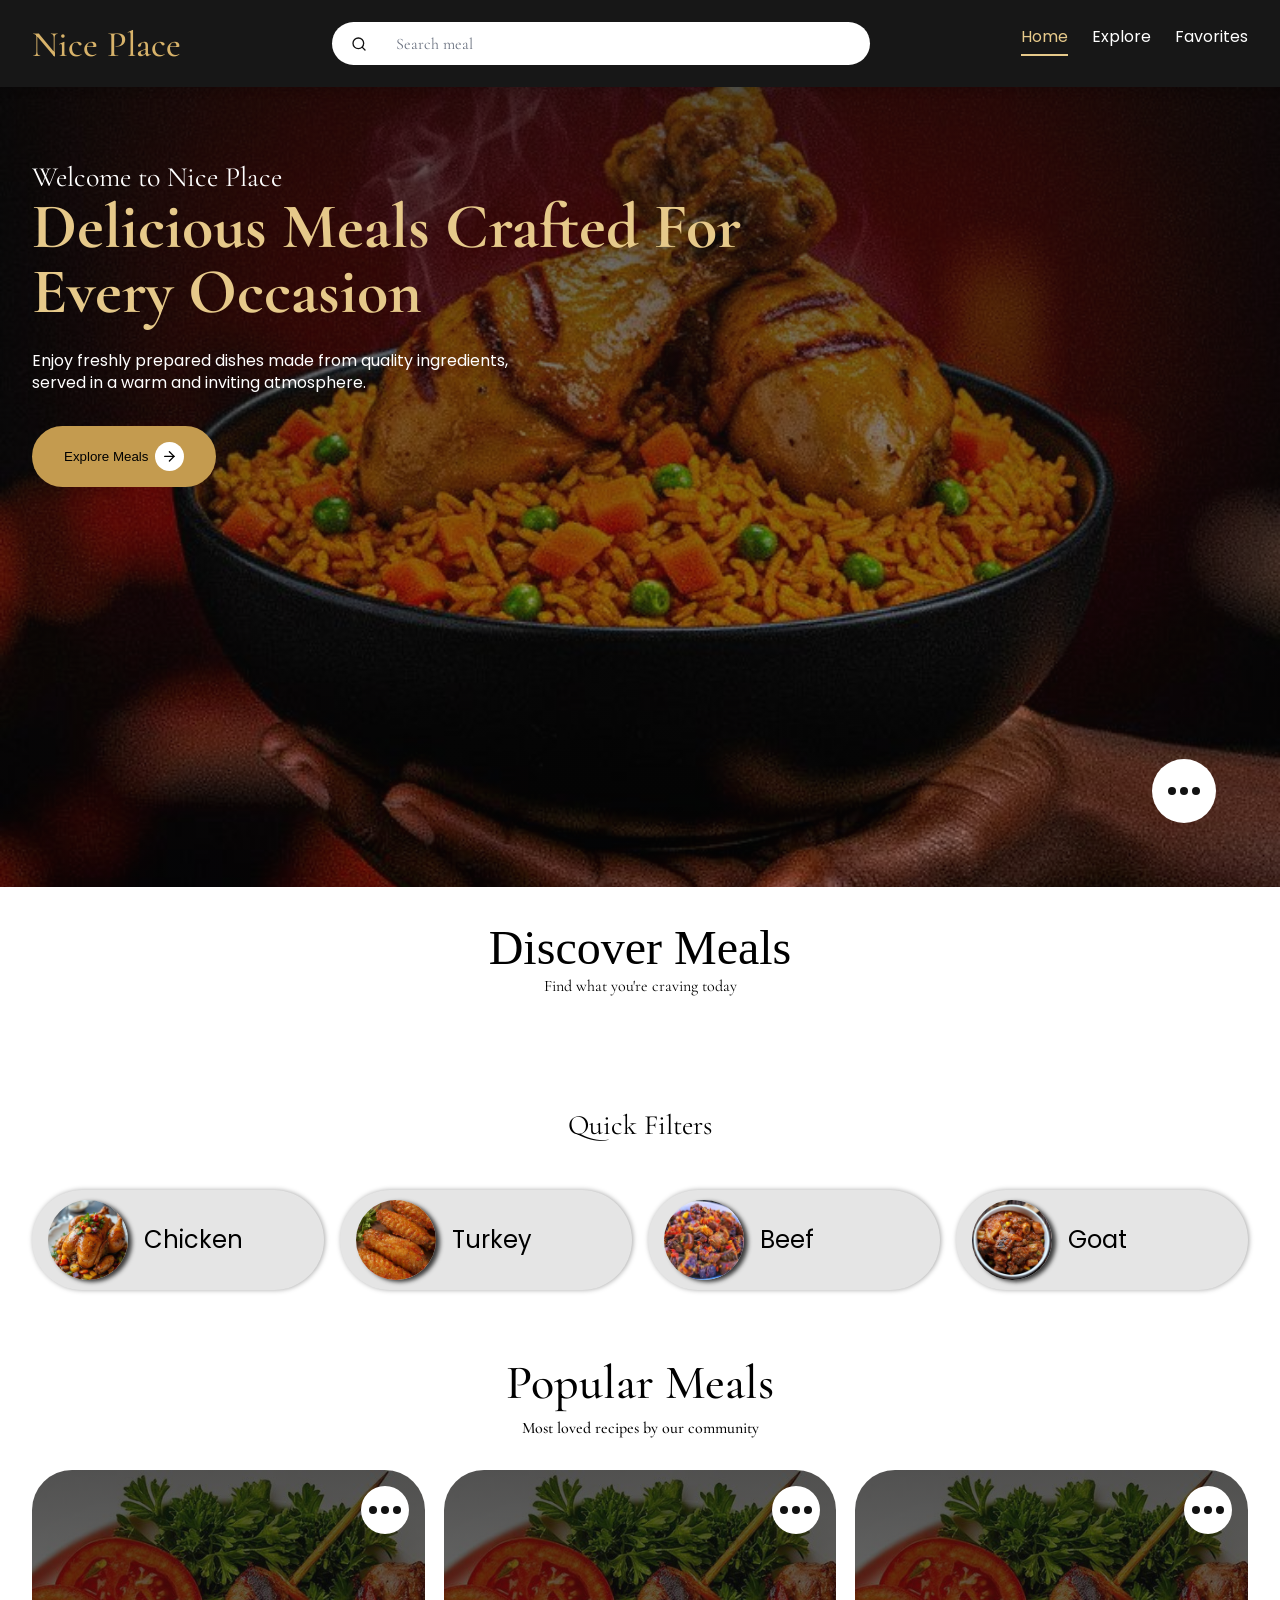
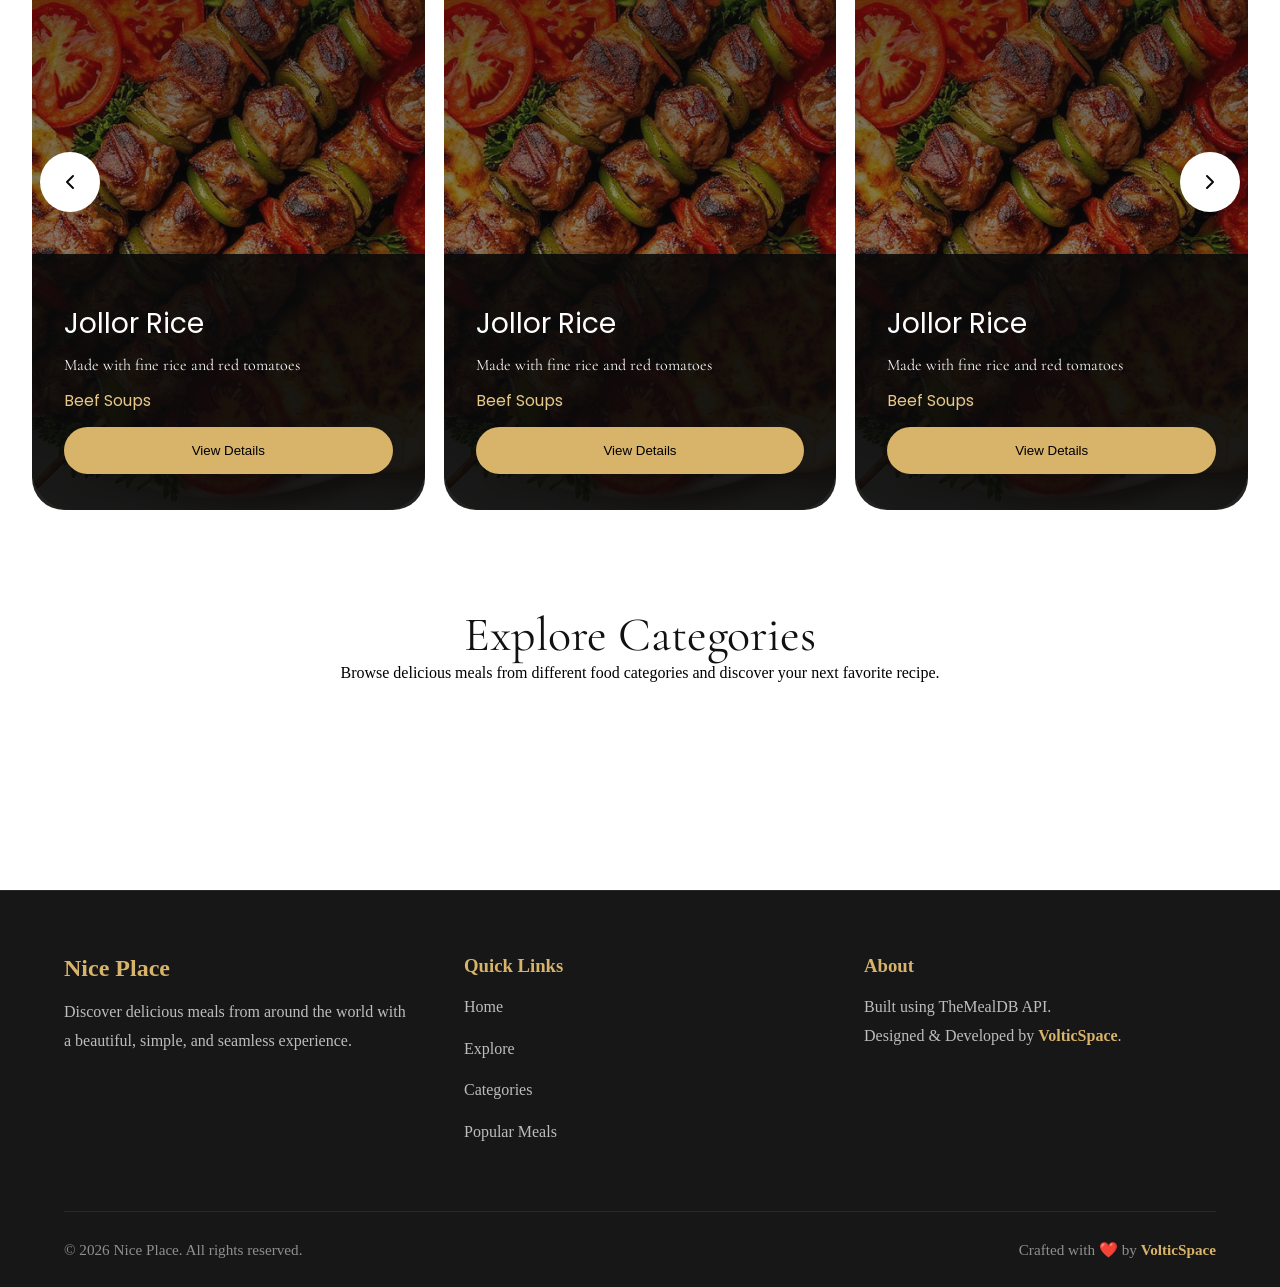
==== commit d5c90c4b: "first approach or responsiveness" ====
--- a/index.html
+++ b/index.html
@@ -26,6 +26,8 @@
 
     <link rel="stylesheet" href="styles/heroSection.css" />
     <link rel="stylesheet" href="styles/home.css" />
+
+    <link rel="stylesheet" href="styles/header.css" />
 
     <script defer type="module" src="src/controllers/HomePageContr.js"></script>
   </head>
--- a/styles/home.css
+++ b/styles/home.css
@@ -1,45 +1,3 @@
-.navigation-bar {
-  display: flex;
-  align-items: center;
-
-  gap: 4rem;
-}
-.hor-flex-2-c {
-  display: flex;
-  justify-content: space-between;
-}
-.logo-text {
-  font-size: var(--fs-700);
-  font-weight: var(--fw-medium);
-  font-family: var(--ff-body);
-  color: var(--clr-gold);
-}
-.normal {
-  font-family: var(--ff-heading);
-}
-.italic {
-  font-family: var(--ff-heading);
-}
-
-.medium-text {
-  font-size: var(--fs-500);
-  font-weight: var(--fw-medium);
-  color: var(--clr-gold-light);
-  animation: textDownSlideIn 1s ease-out forwards;
-}
-.normal-text {
-  font-size: var(--fs-400);
-  font-weight: var(--fw-regular);
-  color: var(--clr-text-light);
-  line-height: 1.4;
-  overflow: hidden;
-  white-space: nowrap;
-  border-right: 2px solid var(--clr-gold-light);
-  width: 0;
-  animation:
-    typing 3s steps(30, end) forwards,
-    blink 0.7s;
-}
 @keyframes typing {
   from {
     width: 0;
@@ -180,7 +138,6 @@
   top: 0;
   left: 0;
   right: 0;
-  height: 3rem;
   z-index: 100;
   padding: 1rem 2rem;
   background: #171717;
--- a/styles/mealFeatures.css
+++ b/styles/mealFeatures.css
@@ -41,7 +41,6 @@
   font-size: var(--fs-800);
   font-family: var(--ff-heading);
   font-weight: var(--fw-medium);
-  /* max-width: max-content; */
 }
 
 .meal-cards-slider {
@@ -76,23 +75,17 @@
   transition: all 1s;
 }
 
+@media (max-width: 480px) {
+  .meal-card {
+    flex: 0 0 calc((100% - 2.4rem));
+    min-width: calc((100% - 2.4rem));
+  }
+}
+
 .card-img,
 .card-overlay {
   border: none;
   border-radius: 2.5rem;
-}
-
-.slider-top-overlay {
-  position: absolute;
-  inset: 0;
-
-  background: linear-gradient(
-    to bottom,
-    rgba(10, 10, 10, 0.7),
-    rgba(10, 10, 10, 0.3)
-  );
-
-  z-index: 1;
 }
 
 .card-overlay {
--- a/styles/heroSection.css
+++ b/styles/heroSection.css
@@ -1,7 +1,21 @@
 .hero-section {
   position: relative;
   height: 95vh;
-  margin-top: 5rem;
+  margin-top: 2rem;
+  width: 100%;
+}
+
+.slider-top-overlay {
+  position: absolute;
+  inset: 0;
+
+  background: linear-gradient(
+    to bottom,
+    rgba(10, 10, 10, 0.7),
+    rgba(10, 10, 10, 0.3)
+  );
+
+  z-index: 1;
 }
 
 .image-slider {
@@ -33,6 +47,13 @@
   display: flex;
   flex-direction: column;
   flex: 1;
+}
+
+.bold-text {
+  font-size: var(--fs-900);
+  font-weight: var(--fw-bold);
+  color: var(--clr-gold-light);
+  animation: textSlideIn 1s ease-out forwards;
 }
 
 .hero-text-con {
@@ -147,6 +168,17 @@
     opacity: 1;
   }
 }
+.medium-text {
+  font-size: var(--fs-600);
+  color: var(--clr-surface-alt);
+  font-family: var(--ff-heading);
+}
+.normal-text {
+  font-size: var(--fs-400);
+  color: var(--clr-surface-alt);
+  line-height: 1.4;
+  font-family: var(--ff-body);
+}
 @keyframes textSlideIn {
   from {
     transform: translateX(-100%);
@@ -158,3 +190,19 @@
     opacity: 1;
   }
 }
+
+@media (max-width: 480px) {
+  .ai-assistance-btn {
+    display: none;
+  }
+  .italic {
+    font-size: var(--fs-600);
+    line-height: 0;
+  }
+  .normal-text {
+    font-size: var(--fs-300);
+  }
+  .bold-text {
+    line-height: 0;
+  }
+}
--- a/styles/home.css
+++ b/styles/home.css
@@ -1,45 +1,3 @@
-.navigation-bar {
-  display: flex;
-  align-items: center;
-
-  gap: 4rem;
-}
-.hor-flex-2-c {
-  display: flex;
-  justify-content: space-between;
-}
-.logo-text {
-  font-size: var(--fs-700);
-  font-weight: var(--fw-medium);
-  font-family: var(--ff-body);
-  color: var(--clr-gold);
-}
-.normal {
-  font-family: var(--ff-heading);
-}
-.italic {
-  font-family: var(--ff-heading);
-}
-
-.medium-text {
-  font-size: var(--fs-500);
-  font-weight: var(--fw-medium);
-  color: var(--clr-gold-light);
-  animation: textDownSlideIn 1s ease-out forwards;
-}
-.normal-text {
-  font-size: var(--fs-400);
-  font-weight: var(--fw-regular);
-  color: var(--clr-text-light);
-  line-height: 1.4;
-  overflow: hidden;
-  white-space: nowrap;
-  border-right: 2px solid var(--clr-gold-light);
-  width: 0;
-  animation:
-    typing 3s steps(30, end) forwards,
-    blink 0.7s;
-}
 @keyframes typing {
   from {
     width: 0;
@@ -180,7 +138,6 @@
   top: 0;
   left: 0;
   right: 0;
-  height: 3rem;
   z-index: 100;
   padding: 1rem 2rem;
   background: #171717;
--- a/styles/header.css
+++ b/styles/header.css
@@ -0,0 +1,245 @@
+/* ===========================
+   HEADER
+=========================== */
+
+.header {
+  position: fixed;
+  top: 0;
+  left: 0;
+  width: 100%;
+
+  z-index: 1000;
+
+  display: flex;
+  justify-content: center;
+
+  padding: 1rem 2rem;
+
+  background: #171717;
+  box-shadow: 0 2px 10px rgba(0, 0, 0, 0.2);
+
+  box-sizing: border-box;
+}
+
+.navigation-bar {
+  width: 100%;
+  max-width: 1400px;
+
+  display: flex;
+  align-items: center;
+  justify-content: space-between;
+
+  gap: 2rem;
+}
+
+/* ===========================
+   BACK BUTTON
+=========================== */
+
+.back-btn {
+  display: flex;
+  align-items: center;
+  justify-content: center;
+
+  gap: 0.4rem;
+
+  padding: 0.45rem 1rem;
+
+  border: none;
+  border-radius: 999px;
+
+  background: var(--clr-gold-light);
+
+  cursor: pointer;
+
+  font-family: var(--ff-body);
+  font-size: var(--fs-300);
+  font-weight: var(--fw-regular);
+
+  flex-shrink: 0;
+}
+
+.close {
+  display: none;
+}
+
+.show {
+  display: flex;
+}
+
+/* ===========================
+   LOGO
+=========================== */
+
+.hor-flex-2-c {
+  display: flex;
+  align-items: center;
+  flex-shrink: 0;
+}
+
+.logo-text {
+  font-size: var(--fs-700);
+  font-weight: var(--fw-medium);
+  font-family: var(--ff-body);
+  color: var(--clr-gold);
+
+  white-space: nowrap;
+}
+
+.normal,
+.italic {
+  font-family: var(--ff-heading);
+}
+
+/* ===========================
+   SEARCH BAR
+=========================== */
+
+.search-bar {
+  flex: 1;
+
+  display: flex;
+  align-items: center;
+  gap: 0.8rem;
+
+  max-width: 500px;
+  min-width: 220px;
+
+  padding: 0.85rem 1.2rem;
+
+  background: var(--clr-surface-alt);
+
+  border-radius: 999px;
+}
+
+.search-bar svg {
+  flex-shrink: 0;
+}
+
+.search-bar input {
+  width: 100%;
+
+  border: none;
+  outline: none;
+
+  background: transparent;
+
+  color: var(--clr-text-primary);
+
+  font-size: var(--fs-400);
+  font-family: var(--ff-heading);
+  padding: 2rem 1rem;
+}
+
+.search-bar input::placeholder {
+  color: var(--clr-text-secondary);
+}
+
+/* ===========================
+   NAV LINKS
+=========================== */
+
+.nav-links {
+  display: flex;
+  align-items: center;
+  gap: 1.5rem;
+
+  list-style: none;
+
+  margin: 0;
+  padding: 0;
+
+  flex-shrink: 0;
+}
+
+.home,
+.explore,
+.favorites {
+  list-style: none;
+
+  color: var(--clr-surface-alt);
+
+  font-size: var(--fs-400);
+  font-family: var(--ff-body);
+
+  cursor: pointer;
+
+  padding-bottom: 0.3rem;
+
+  border-bottom: 2px solid transparent;
+
+  transition: 0.3s;
+}
+
+.nav-links li:hover {
+  color: var(--clr-gold-light);
+  border-bottom-color: var(--clr-gold-light);
+}
+
+.active-nav-link {
+  color: var(--clr-gold-light);
+  border-bottom-color: var(--clr-gold-light);
+}
+
+/* ===========================
+   RESPONSIVE
+=========================== */
+
+@media (max-width: 992px) {
+  .header {
+    padding: 1rem;
+  }
+
+  .navigation-bar {
+    gap: 1rem;
+  }
+
+  .logo-text {
+    font-size: var(--fs-600);
+  }
+
+  .search-bar {
+    min-width: 180px;
+    max-width: 320px;
+  }
+
+  .nav-links {
+    gap: 1rem;
+  }
+}
+
+@media (max-width: 768px) {
+  .header {
+    padding: 0.9rem 1rem;
+  }
+
+  .navigation-bar {
+    justify-content: space-between;
+  }
+
+  .search-bar {
+    display: none;
+  }
+
+  .nav-links {
+    display: none;
+  }
+
+  .logo-text {
+    font-size: 1.5rem;
+  }
+}
+
+@media (max-width: 480px) {
+  .header {
+    padding: 0.75rem;
+  }
+
+  .logo-text {
+    font-size: 1.3rem;
+  }
+}
+
+.mg-top-2 {
+  margin-top: 1.6rem;
+}
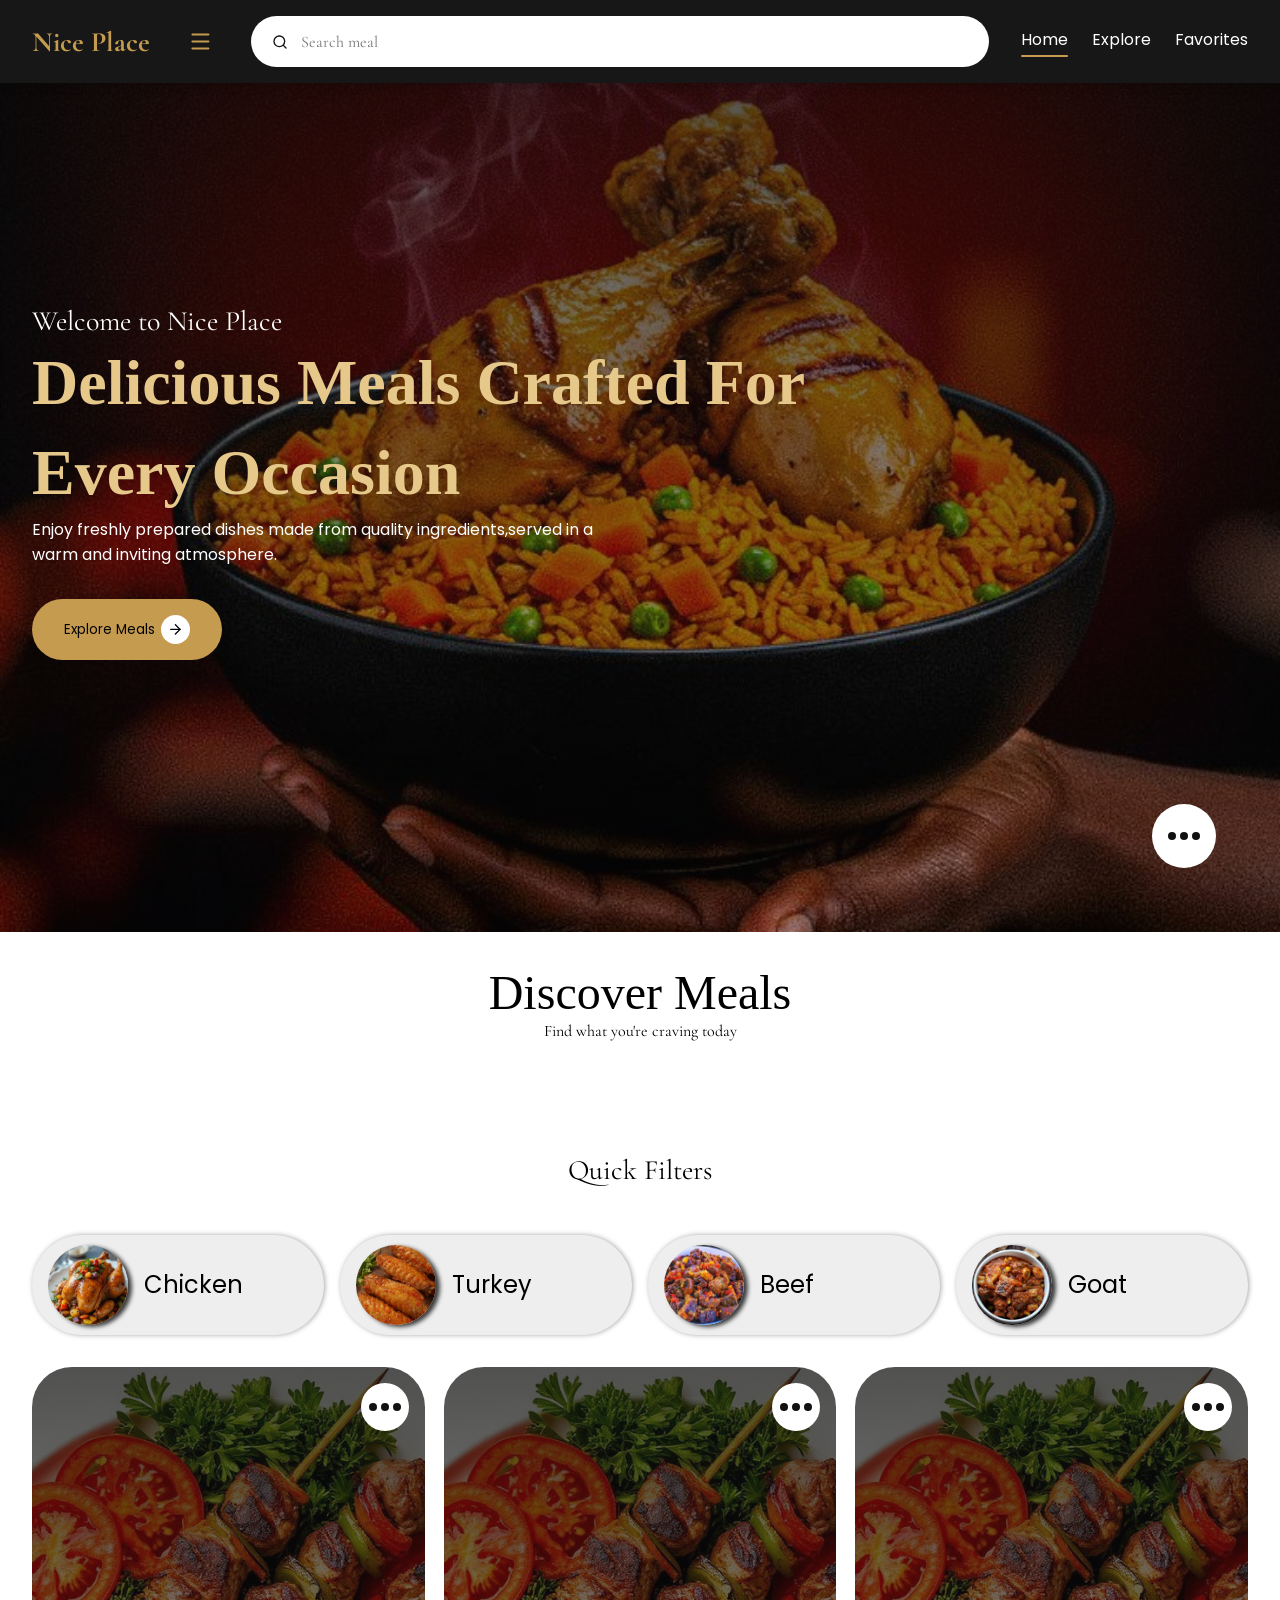
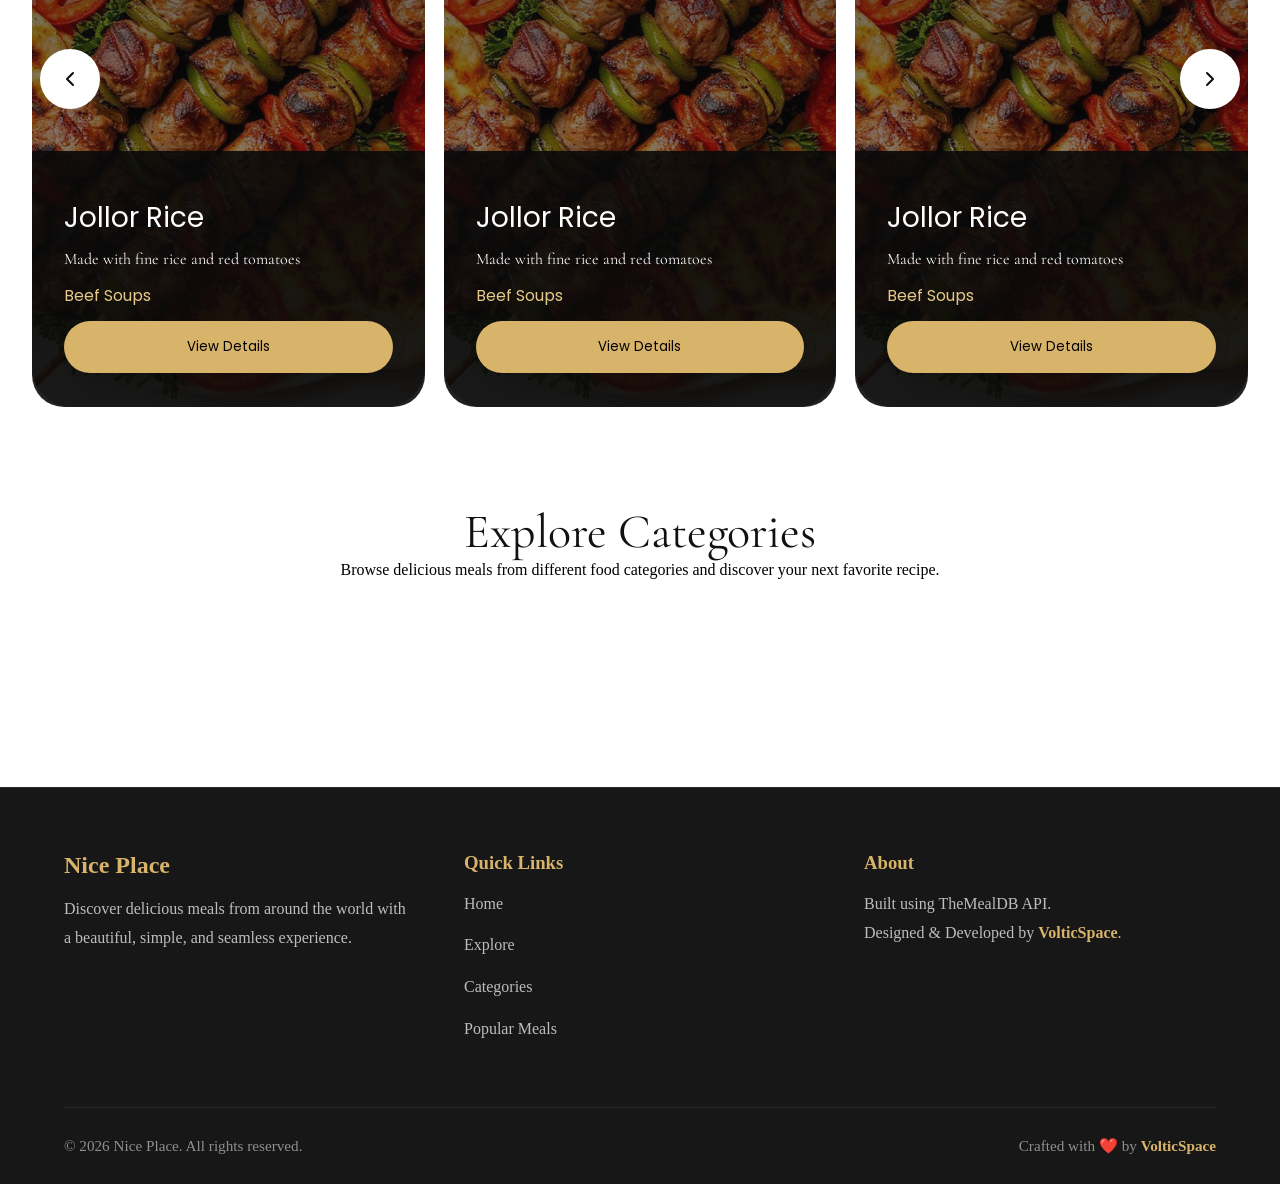
==== commit 2c2a375e: "mobile responsivenes 1" ====
--- a/index.html
+++ b/index.html
@@ -17,7 +17,6 @@
       rel="stylesheet"
     />
     <link rel="stylesheet" href="styles/general.css" />
-    <link rel="stylesheet" href="styles/home.css" />
 
     <link rel="stylesheet" href="styles/footer.css" />
 
@@ -130,8 +129,9 @@
       </div>
     </section>
 
-    <div class="header">
+    <section class="header">
       <div class="navigation-bar">
+        <!--page switching button-->
         <button class="back-btn close">
           <svg
             xmlns="http://www.w3.org/2000/svg"
@@ -149,12 +149,25 @@
           </svg>
           <p>back</p>
         </button>
-        <div class="hor-flex-2-c">
-          <p class="logo-text">
-            <span class="normal">Nice</span>
-            <span class="italic">Place</span>
-          </p>
-        </div>
+        <span class="brand-name">Nice Place</span>
+        <!--mobile view menu-->
+        <svg
+          class="hamburger active"
+          xmlns="http://www.w3.org/2000/svg"
+          width="24"
+          height="24"
+          viewBox="0 0 24 24"
+          fill="none"
+          stroke="#c49b4f"
+          stroke-width="2"
+          stroke-linecap="round"
+          stroke-linejoin="round"
+          class="lucide lucide-menu-icon lucide-menu"
+        >
+          <path d="M4 5h16" />
+          <path d="M4 12h16" />
+          <path d="M4 19h16" />
+        </svg>
         <div class="search-bar">
           <svg
             xmlns="http://www.w3.org/2000/svg"
@@ -174,12 +187,12 @@
           <input type="text" placeholder="Search meal" />
         </div>
         <ul class="nav-links">
-          <li class="active-nav-link home" data-value="home">Home</li>
-          <li class="explore" data-value="explore">Explore</li>
-          <li class="favorites" data-value="favorites">Favorites</li>
+          <li class="nav-link active-nav-link" data-value="home">Home</li>
+          <li class="nav-link" data-value="explore">Explore</li>
+          <li class="nav-link" data-value="favourites">Favorites</li>
         </ul>
       </div>
-    </div>
+    </section>
     <section class="hero-section">
       <div class="image-slider">
         <div class="slide">
@@ -196,17 +209,17 @@
       </div>
       <div class="slider-top-overlay"></div>
       <div class="hero-content">
-        <div class="hero-text-con">
-          <span class="medium-text">Welcome to Nice Place</span>
-          <p class="bold-text">
-            <span class="italic">Delicious Meals Crafted For<br /></span>
-            <span class="italic">Every Occasion</span>
-          </p>
-          <p class="normal-text mg-top-2">
-            Enjoy freshly prepared dishes made from quality ingredients,<br />
-            served in a warm and inviting atmosphere.
-          </p>
-        </div>
+        <span class="medium-text">Welcome to Nice Place</span>
+
+        <span class="italic">
+          Delicious Meals Crafted For<br />Every Occasion
+        </span>
+
+        <p class="hero-body-text">
+          Enjoy freshly prepared dishes made from quality ingredients,served in
+          a warm and inviting atmosphere.
+        </p>
+
         <button class="hero-cta">
           Explore Meals
 
@@ -243,10 +256,7 @@
         <p>Quick Filters</p>
       </div>
       <div class="meal-discovery-filters"></div>
-      <div class="popular-meal">
-        <p>Popular Meals</p>
-        <span>Most loved recipes by our community</span>
-      </div>
+
       <div class="meal-cards-slider">
         <button class="left">
           <svg
--- a/styles/general.css
+++ b/styles/general.css
@@ -193,7 +193,7 @@
   --clr-grey-900: #1f1f1f;
   --clr-grey-700: #3a3a3a;
   --clr-grey-400: #a1a1a1;
-  --clr-grey-200: #e5e5e5;
+  --clr-grey-200: #eeeeee;
 }
 * {
   margin: 0;
@@ -202,4 +202,14 @@
 body {
   position: relative;
   box-sizing: border-box;
-}
+  margin: 0;
+  padding: 0;
+}
+
+ul,
+li {
+  list-style: none;
+}
+button {
+  font-family: var(--ff-body);
+}
--- a/styles/explore.css
+++ b/styles/explore.css
@@ -7,6 +7,10 @@
 }
 .exploree {
   padding: 4rem 2rem;
+}
+
+.see-more {
+  color: var(--clr-gold-dark);
 }
 
 .section-heading {
@@ -25,7 +29,7 @@
 
 .category-grid {
   display: grid;
-  grid-template-columns: repeat(auto-fit, minmax(400px, 1fr));
+  grid-template-columns: repeat(auto-fit, minmax(300px, 1fr));
   gap: 1rem;
 }
 
@@ -33,7 +37,7 @@
   background: var(--rgba-black-overlay);
   border: none;
   border-radius: 22px;
-  max-height: 600px;
+  min-height: 600px;
   overflow: hidden;
   transition: 0.35s;
   cursor: pointer;
@@ -54,9 +58,10 @@
 
 .category-content {
   padding: 1.5rem;
-  height: 340px;
   display: flex;
   flex-direction: column;
+  justify-content: flex-end;
+  gap: 2rem;
 }
 
 .category-content h3 {
@@ -72,6 +77,30 @@
   min-height: 55px;
 }
 
-.category-content button:hover {
-  gap: 1rem;
+.explore-btn {
+  margin: 0;
+  padding: 0;
 }
+
+.explore-btn {
+  padding: 1rem;
+  background: var(--clr-gold-dark);
+  color: var(--clr-surface-alt);
+  border: none;
+  border-radius: 4rem;
+  transition: all 0.4s ease;
+}
+.explore-btn:hover {
+  background: var(--clr-gold-light);
+}
+@media (max-width: 480px) {
+  .body-text {
+    text-align: center;
+  }
+  .category-content {
+    display: flex;
+  }
+  .exploree {
+    padding-inline: 1rem;
+  }
+}
--- a/styles/mealFeatures.css
+++ b/styles/mealFeatures.css
@@ -10,7 +10,13 @@
   justify-content: center;
   align-items: center;
 }
-
+.meal-discovery-filters {
+  margin-top: 2rem;
+  display: grid;
+  grid-template-columns: repeat(auto-fit, minmax(251px, 1fr));
+  gap: 1rem;
+  align-items: center;
+}
 .meal-text-bold {
   font-size: var(--fs-800);
   font-weight: var(--fw-regular);
@@ -74,11 +80,50 @@
   transform-origin: center;
   transition: all 1s;
 }
-
+.right,
+.left {
+  position: absolute;
+  height: 60px;
+  width: 60px;
+  border: none;
+  border-radius: 30px;
+  text-align: center;
+  z-index: 8;
+  display: flex;
+  justify-content: center;
+  align-items: center;
+  background: var(--clr-surface-alt);
+  transition: all 0.4s ease;
+}
 @media (max-width: 480px) {
   .meal-card {
     flex: 0 0 calc((100% - 2.4rem));
     min-width: calc((100% - 2.4rem));
+  }
+  .left,
+  .right {
+    height: 40px;
+    width: 40px;
+  }
+
+  .meal-text-bold {
+    font-size: var(--fs-600);
+    text-align: center;
+  }
+  .categories {
+    margin-top: 2rem;
+  }
+  .meal-discovery-filters {
+    display: flex;
+    flex-wrap: wrap;
+    justify-content: center;
+  }
+  .filter {
+    display: flex;
+    flex: 0.5 0 300px;
+  }
+  .meal-features {
+    padding: 1rem;
   }
 }
 
@@ -161,21 +206,7 @@
   z-index: 6;
   transition: all 0.4s ease;
 }
-.right,
-.left {
-  position: absolute;
-  height: 60px;
-  width: 60px;
-  border: none;
-  border-radius: 30px;
-  text-align: center;
-  z-index: 8;
-  display: flex;
-  justify-content: center;
-  align-items: center;
-  background: var(--clr-surface-alt);
-  transition: all 0.4s ease;
-}
+
 .right {
   right: 8px;
   top: 50%;
--- a/styles/heroSection.css
+++ b/styles/heroSection.css
@@ -1,8 +1,8 @@
 .hero-section {
   position: relative;
-  height: 95vh;
+  height: 100vh;
   margin-top: 2rem;
-  width: 100%;
+  /* min-width: 480px; */
 }
 
 .slider-top-overlay {
@@ -45,19 +45,17 @@
   z-index: 2;
   padding: var(--space-xl);
   display: flex;
+  justify-content: center;
   flex-direction: column;
-  flex: 1;
-}
-
-.bold-text {
+  flex: 1 0 480px;
+}
+
+.italic {
   font-size: var(--fs-900);
   font-weight: var(--fw-bold);
   color: var(--clr-gold-light);
   animation: textSlideIn 1s ease-out forwards;
-}
-
-.hero-text-con {
-  margin-top: 6rem;
+  line-height: 1.4;
 }
 
 .hero-cta {
@@ -179,6 +177,13 @@
   line-height: 1.4;
   font-family: var(--ff-body);
 }
+.hero-body-text {
+  font-size: var(--fs-400);
+  font-family: var(--ff-body);
+  font-weight: var(--fw-regular);
+  max-width: 600px;
+  color: var(--clr-surface-alt);
+}
 @keyframes textSlideIn {
   from {
     transform: translateX(-100%);
@@ -192,17 +197,25 @@
 }
 
 @media (max-width: 480px) {
-  .ai-assistance-btn {
-    display: none;
+  .hero-content {
+    align-items: center;
+  }
+  .medium-text {
+    font-size: var(--fs-400);
   }
   .italic {
     font-size: var(--fs-600);
-    line-height: 0;
-  }
-  .normal-text {
-    font-size: var(--fs-300);
-  }
-  .bold-text {
-    line-height: 0;
-  }
-}
+    line-height: 1.2;
+  }
+  .hero-body-text {
+    font-weight: var(--fw-light);
+    margin-top: 0.8rem;
+    text-align: center;
+  }
+  .italic {
+    text-align: center;
+  }
+  .hero-cta {
+    padding-block: 1rem;
+  }
+}
--- a/styles/home.css
+++ b/styles/home.css
@@ -13,58 +13,12 @@
     border-color: transparent;
   }
 }
-.mg-top-2 {
-  margin-top: 1.6rem;
-}
-.bold-text {
-  font-size: var(--fs-900);
-  font-weight: var(--fw-bold);
-  color: var(--clr-gold-light);
-  line-height: 1;
-  animation: textSlideIn 1s ease-out forwards;
-}
-.search-bar {
-  display: flex;
-  gap: 1rem;
-  align-items: center;
-  padding: 1rem 2rem;
-  background-color: var(--clr-surface-alt);
-  height: 1rem;
-  flex: 1;
-  border: none;
-  border-radius: 4rem;
-}
-.search-bar input {
-  width: 100%;
-  border: none;
-  outline: none;
-  background: none;
-  font-family: var(--ff-heading);
-  color: var(--clr-text-primary);
-  font-size: var(--fs-400);
-}
-.meal-discovery-filters {
-  margin-top: 2rem;
-  display: grid;
-  grid-template-columns: repeat(auto-fit, minmax(251px, 1fr));
-  gap: 1rem;
-  align-items: center;
-}
-.nav-links {
-  display: flex;
-  gap: 1.2rem;
-  align-items: center;
-}
 
 @media (max-width: 420px) {
   .meal-discovery-filters {
     display: grid;
     grid-template-columns: 1fr;
     gap: 1rem;
-  }
-  .search-bar,
-  .nav-links {
-    display: none;
   }
 }
 
@@ -148,27 +102,6 @@
   font-size: var(--fs-400);
 }
 
-.home,
-.explore,
-.favorites {
-  list-style: none;
-  font-family: var(--ff-body);
-  color: var(--clr-surface-alt);
-  font-size: var(--fs-400);
-  cursor: pointer;
-  transition: all 0.4s ease;
-  margin-bottom: 0.4rem;
-  border-bottom: 2px solid transparent;
-}
-.nav-links li:hover {
-  color: var(--clr-gold-light);
-  border-bottom: 2px solid var(--clr-gold-light);
-}
-.active-nav-link {
-  color: var(--clr-gold-light);
-  border-bottom: 2px solid var(--clr-gold-light);
-}
-
 .more-btn:hover {
   background: var(--clr-gold-dark);
 }
@@ -214,49 +147,6 @@
   font-size: var(--fs-600);
 }
 
-.explore-btn {
-  padding: 1rem 1.6rem;
-  border: none;
-  border-radius: 999px;
-  background: var(--clr-gold);
-  color: #111;
-  font-weight: 600;
-  cursor: pointer;
-  transition: 0.3s;
-}
-
-.explore-btn:hover {
-  transform: translateY(-3px);
-}
-
-.explore-btn {
-  display: flex;
-  align-items: center;
-  align-self: flex-start;
-  margin-top: auto;
-  gap: 0.5rem;
-  background: transparent;
-  border: none;
-  color: var(--clr-gold);
-  font-weight: 600;
-  cursor: pointer;
-  transition: 0.3s;
-  margin-bottom: 2rem;
-}
-
-@media (max-width: 768px) {
-  .section-heading {
-    flex-direction: column;
-    align-items: flex-start;
-  }
-
-  .section-heading h2 {
-    font-size: 2rem;
-  }
-}
-
-.see-more {
-  font-size: var(--fs-400);
-  color: var(--clr-gold-dark);
-  font-weight: var(--fw-medium);
-}
+/* .explore-btn:hover { */
+/* transform: translateY(-3px); */
+/* } */
--- a/styles/header.css
+++ b/styles/header.css
@@ -1,64 +1,60 @@
-/* ===========================
-   HEADER
-=========================== */
-
 .header {
   position: fixed;
   top: 0;
-  left: 0;
-  width: 100%;
-
-  z-index: 1000;
-
-  display: flex;
-  justify-content: center;
-
-  padding: 1rem 2rem;
-
+  z-index: 100;
   background: #171717;
   box-shadow: 0 2px 10px rgba(0, 0, 0, 0.2);
-
   box-sizing: border-box;
+  padding: 0;
 }
 
 .navigation-bar {
-  width: 100%;
-  max-width: 1400px;
-
+  padding-block: 1rem;
+  padding-inline: 2rem;
   display: flex;
   align-items: center;
   justify-content: space-between;
-
   gap: 2rem;
 }
 
-/* ===========================
-   BACK BUTTON
-=========================== */
+.hamburger {
+  display: none;
+}
+
+.hamburger.active {
+  display: block;
+  background: transparent;
+  padding: 0.4rem;
+  border-radius: 4rem;
+  transition: all 0.4s ease;
+}
+
+.hamburger.active:hover {
+  background: var(--clr-grey-200);
+}
 
 .back-btn {
   display: flex;
   align-items: center;
   justify-content: center;
-
   gap: 0.4rem;
-
   padding: 0.45rem 1rem;
-
   border: none;
-  border-radius: 999px;
-
+  border-radius: 4px;
   background: var(--clr-gold-light);
-
   cursor: pointer;
-
   font-family: var(--ff-body);
   font-size: var(--fs-300);
   font-weight: var(--fw-regular);
-
   flex-shrink: 0;
 }
 
+.brand-name {
+  font-size: var(--fs-600);
+  font-family: var(--ff-heading);
+  font-weight: var(--fw-bold);
+  color: var(--clr-gold-dark);
+}
 .close {
   display: none;
 }
@@ -67,179 +63,75 @@
   display: flex;
 }
 
-/* ===========================
-   LOGO
-=========================== */
-
-.hor-flex-2-c {
+.search-bar {
   display: flex;
-  align-items: center;
-  flex-shrink: 0;
-}
-
-.logo-text {
-  font-size: var(--fs-700);
-  font-weight: var(--fw-medium);
-  font-family: var(--ff-body);
-  color: var(--clr-gold);
-
-  white-space: nowrap;
-}
-
-.normal,
-.italic {
-  font-family: var(--ff-heading);
-}
-
-/* ===========================
-   SEARCH BAR
-=========================== */
-
-.search-bar {
-  flex: 1;
-
-  display: flex;
+  flex: 1 0 200px;
   align-items: center;
   gap: 0.8rem;
-
-  max-width: 500px;
-  min-width: 220px;
-
   padding: 0.85rem 1.2rem;
-
   background: var(--clr-surface-alt);
-
   border-radius: 999px;
+  border: 2px solid transparent;
+  transition: all 0.4s ease;
 }
-
+.search-bar input {
+  flex: 1;
+  border: none;
+  outline: none;
+  background: none;
+  font-family: var(--ff-heading);
+  color: var(--clr-text-primary);
+  font-size: var(--fs-400);
+}
+.search-bar:hover {
+  border: 2px solid var(--clr-gold-dark);
+}
 .search-bar svg {
   flex-shrink: 0;
 }
-
-.search-bar input {
-  width: 100%;
-
-  border: none;
-  outline: none;
-
-  background: transparent;
-
-  color: var(--clr-text-primary);
-
-  font-size: var(--fs-400);
-  font-family: var(--ff-heading);
-  padding: 2rem 1rem;
-}
-
-.search-bar input::placeholder {
-  color: var(--clr-text-secondary);
-}
-
-/* ===========================
-   NAV LINKS
-=========================== */
 
 .nav-links {
   display: flex;
   align-items: center;
   gap: 1.5rem;
-
-  list-style: none;
-
   margin: 0;
   padding: 0;
-
   flex-shrink: 0;
 }
 
-.home,
-.explore,
-.favorites {
-  list-style: none;
-
+.nav-link {
   color: var(--clr-surface-alt);
-
   font-size: var(--fs-400);
   font-family: var(--ff-body);
-
   cursor: pointer;
-
+  position: relative;
   padding-bottom: 0.3rem;
-
-  border-bottom: 2px solid transparent;
-
-  transition: 0.3s;
+  transition: all 0.4s ease;
 }
 
-.nav-links li:hover {
-  color: var(--clr-gold-light);
-  border-bottom-color: var(--clr-gold-light);
+.nav-link.active-nav-link::after {
+  content: "";
+  position: absolute;
+  left: 0;
+  right: 0;
+  bottom: -1px;
+  height: 2px;
+  background: var(--clr-gold-dark);
+  border-radius: 2px;
+  transition: all 0.4s ease;
 }
 
-.active-nav-link {
-  color: var(--clr-gold-light);
-  border-bottom-color: var(--clr-gold-light);
-}
-
-/* ===========================
-   RESPONSIVE
-=========================== */
-
-@media (max-width: 992px) {
-  .header {
-    padding: 1rem;
+@media (max-width: 480px) {
+  .brand-name {
+    font-size: var(--fs-500);
   }
-
-  .navigation-bar {
-    gap: 1rem;
+  .nav-links {
+    display: none;
   }
-
-  .logo-text {
-    font-size: var(--fs-600);
-  }
-
-  .search-bar {
-    min-width: 180px;
-    max-width: 320px;
-  }
-
-  .nav-links {
-    gap: 1rem;
-  }
-}
-
-@media (max-width: 768px) {
-  .header {
-    padding: 0.9rem 1rem;
-  }
-
-  .navigation-bar {
-    justify-content: space-between;
-  }
-
   .search-bar {
     display: none;
   }
-
-  .nav-links {
-    display: none;
-  }
-
-  .logo-text {
-    font-size: 1.5rem;
+  .navigation-bar {
+    padding: 1rem;
   }
 }
-
-@media (max-width: 480px) {
-  .header {
-    padding: 0.75rem;
-  }
-
-  .logo-text {
-    font-size: 1.3rem;
-  }
-}
-
-.mg-top-2 {
-  margin-top: 1.6rem;
-}
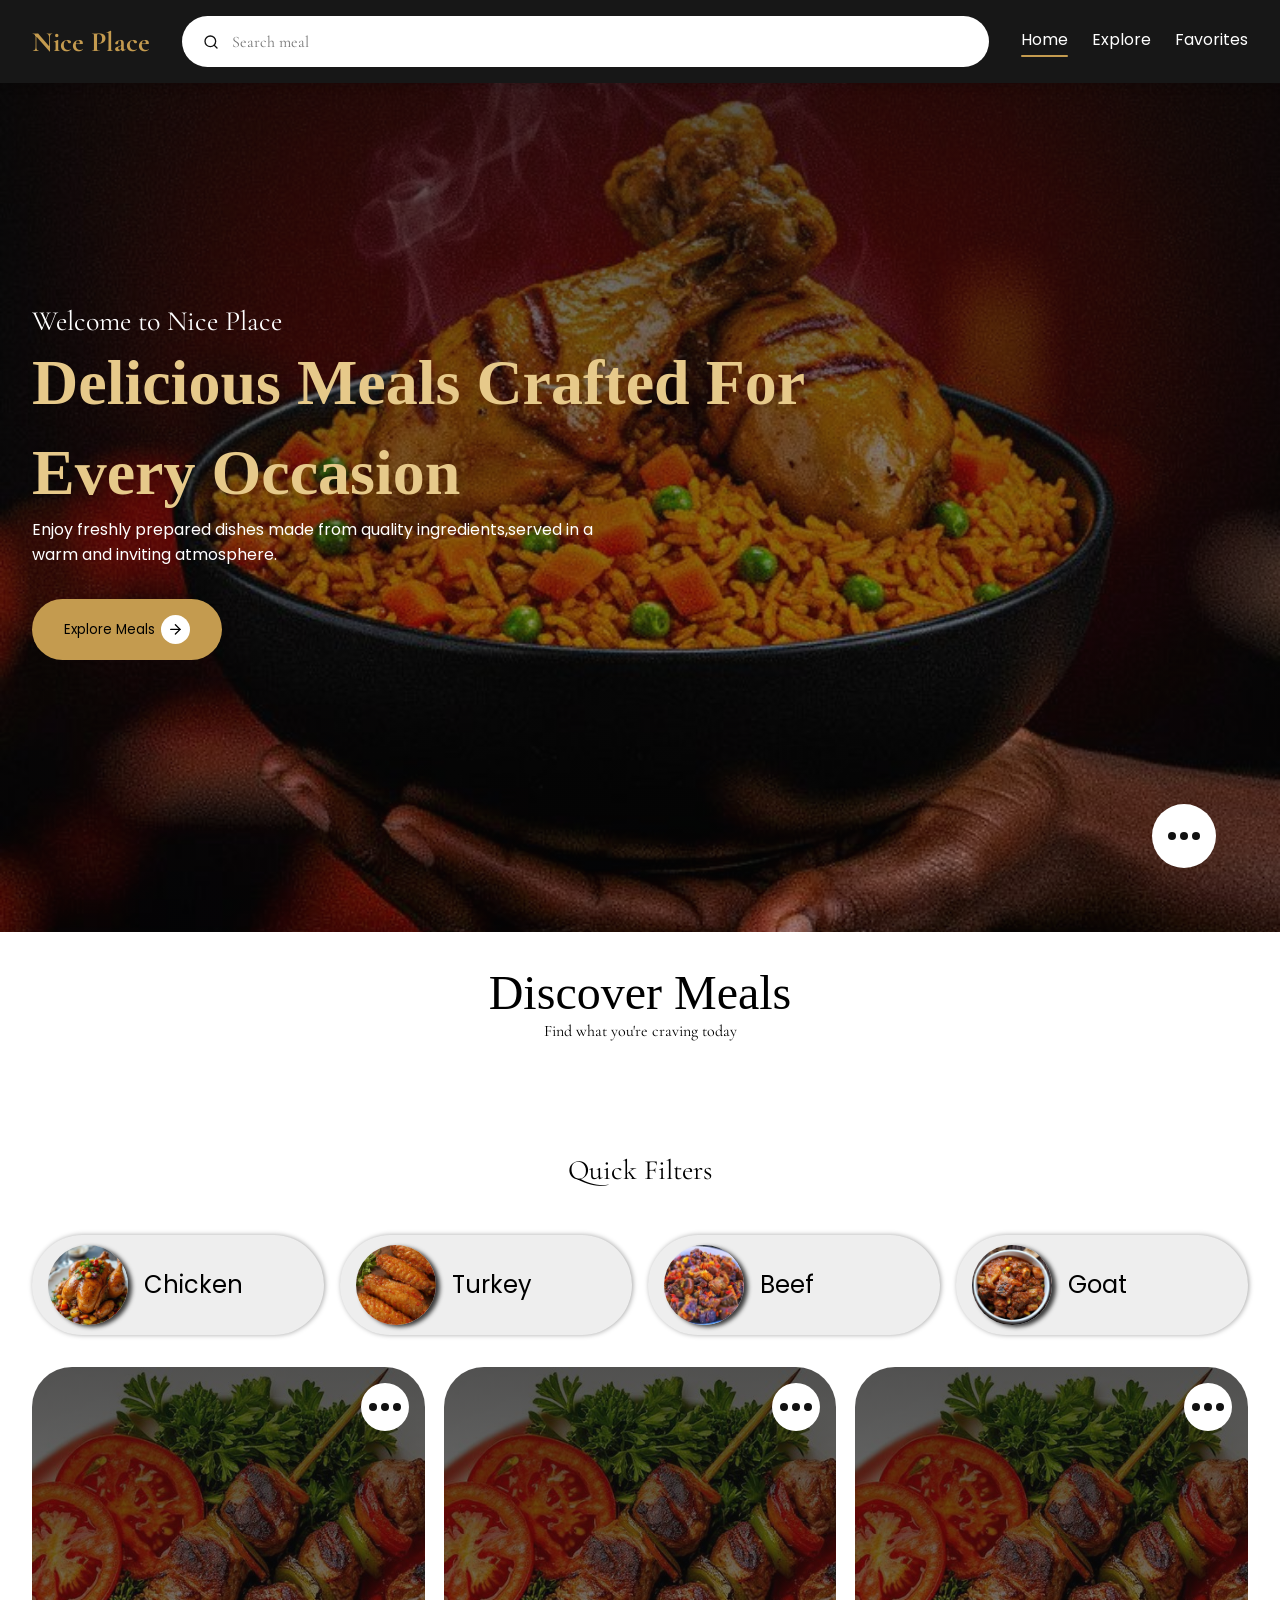
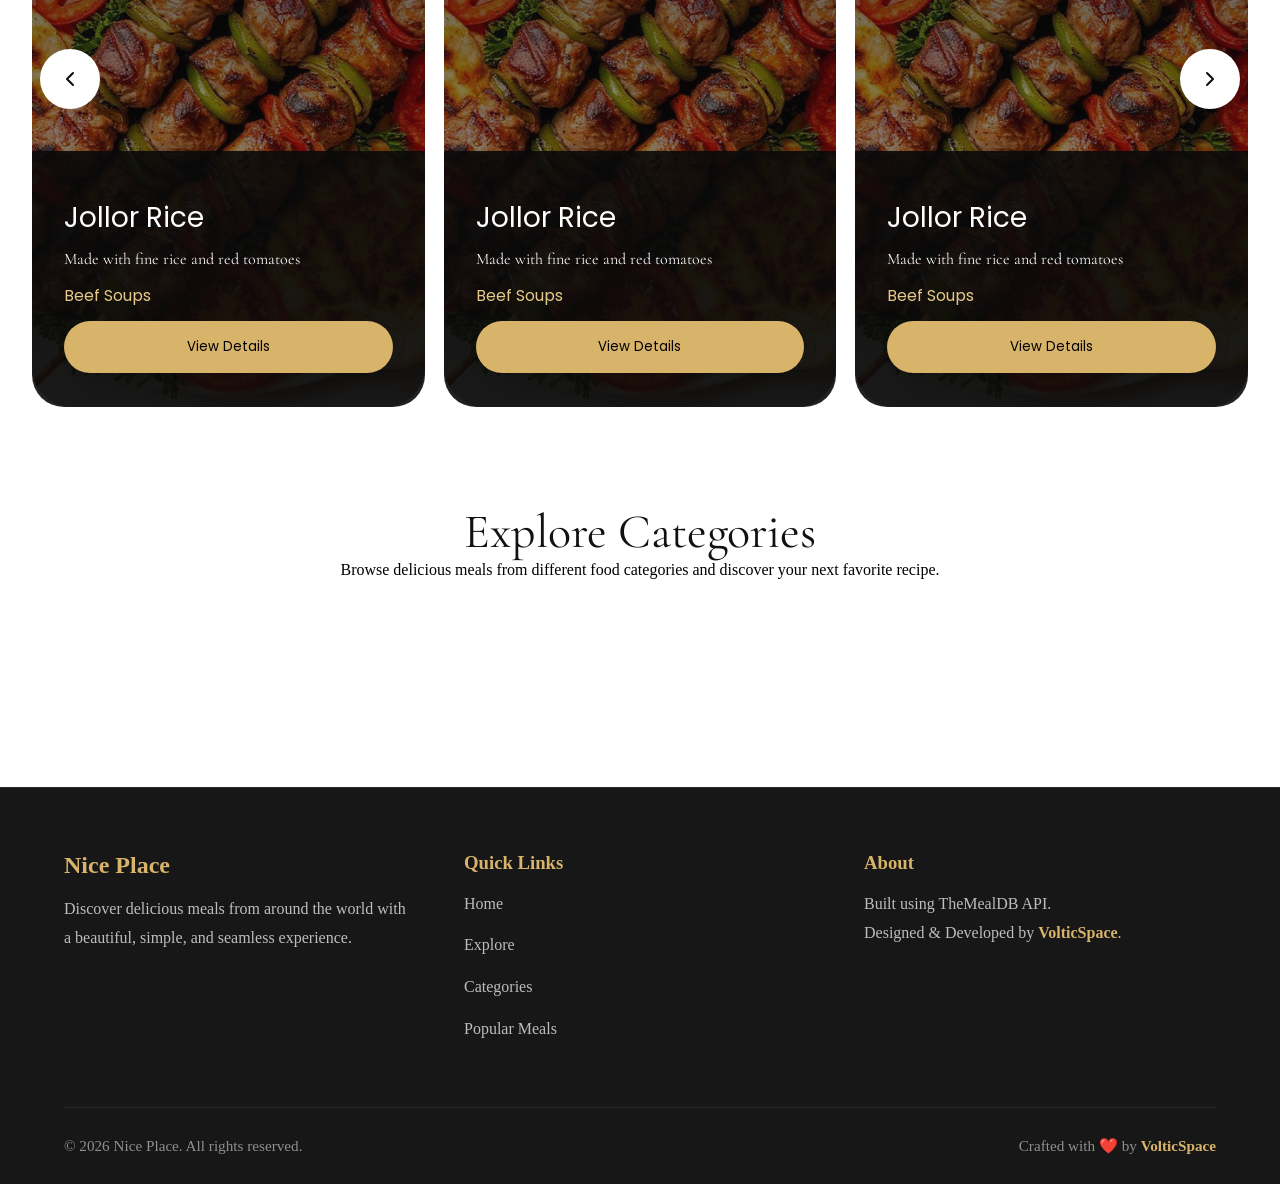
==== commit 660f8ac2: "moblie view search functionality added" ====
--- a/index.html
+++ b/index.html
@@ -129,6 +129,7 @@
       </div>
     </section>
 
+    <div class="modal-overlay"></div>
     <section class="header">
       <div class="navigation-bar">
         <!--page switching button-->
@@ -152,7 +153,7 @@
         <span class="brand-name">Nice Place</span>
         <!--mobile view menu-->
         <svg
-          class="hamburger active"
+          class="hamburger"
           xmlns="http://www.w3.org/2000/svg"
           width="24"
           height="24"
@@ -168,6 +169,100 @@
           <path d="M4 12h16" />
           <path d="M4 19h16" />
         </svg>
+        <ul class="menu-drop">
+          <form action="submit" class="mobile-search">
+            <input
+              type="text"
+              class="nav-search-d"
+              placeholder="Search meals"
+            />
+            <svg
+              xmlns="http://www.w3.org/2000/svg"
+              width="16"
+              height="16"
+              viewBox="0 0 24 24"
+              fill="none"
+              stroke="#c49b4f"
+              stroke-width="2"
+              stroke-linecap="round"
+              stroke-linejoin="round"
+              class="lucide lucide-search-icon lucide-search"
+            >
+              <path d="m21 21-4.34-4.34" />
+              <circle cx="11" cy="11" r="8" />
+            </svg>
+          </form>
+
+          <li class="nav-link-d" data-value="home">
+            <svg
+              xmlns="http://www.w3.org/2000/svg"
+              width="20"
+              height="20"
+              viewBox="0 0 24 24"
+              fill="none"
+              stroke="#c49b4f"
+              stroke-width="2"
+              stroke-linecap="round"
+              stroke-linejoin="round"
+              class="lucide lucide-house-icon lucide-house"
+            >
+              <path d="M15 21v-8a1 1 0 0 0-1-1h-4a1 1 0 0 0-1 1v8" />
+              <path
+                d="M3 10a2 2 0 0 1 .709-1.528l7-6a2 2 0 0 1 2.582 0l7 6A2 2 0 0 1 21 10v9a2 2 0 0 1-2 2H5a2 2 0 0 1-2-2z"
+              />
+            </svg>
+
+            Home
+          </li>
+          <li class="nav-link-d" data-value="explore">
+            <svg
+              xmlns="http://www.w3.org/2000/svg"
+              width="20"
+              height="20"
+              viewBox="0 0 24 24"
+              fill="none"
+              stroke="#c49b4f"
+              stroke-width="2"
+              stroke-linecap="round"
+              stroke-linejoin="round"
+              class="lucide lucide-telescope-icon lucide-telescope"
+            >
+              <path
+                d="m10.065 12.493-6.18 1.318a.934.934 0 0 1-1.108-.702l-.537-2.15a1.07 1.07 0 0 1 .691-1.265l13.504-4.44"
+              />
+              <path d="m13.56 11.747 4.332-.924" />
+              <path d="m16 21-3.105-6.21" />
+              <path
+                d="M16.485 5.94a2 2 0 0 1 1.455-2.425l1.09-.272a1 1 0 0 1 1.212.727l1.515 6.06a1 1 0 0 1-.727 1.213l-1.09.272a2 2 0 0 1-2.425-1.455z"
+              />
+              <path d="m6.158 8.633 1.114 4.456" />
+              <path d="m8 21 3.105-6.21" />
+              <circle cx="12" cy="13" r="2" />
+            </svg>
+
+            Explore
+          </li>
+          <li class="nav-link-d" data-value="favourites">
+            <svg
+              xmlns="http://www.w3.org/2000/svg"
+              width="20"
+              height="20"
+              viewBox="0 0 24 24"
+              fill="none"
+              stroke="#c49b4f"
+              stroke-width="2"
+              stroke-linecap="round"
+              stroke-linejoin="round"
+              class="lucide lucide-bookmark-icon lucide-bookmark"
+            >
+              <path
+                d="M17 3a2 2 0 0 1 2 2v15a1 1 0 0 1-1.496.868l-4.512-2.578a2 2 0 0 0-1.984 0l-4.512 2.578A1 1 0 0 1 5 20V5a2 2 0 0 1 2-2z"
+              />
+            </svg>
+
+            Favorites
+          </li>
+        </ul>
         <div class="search-bar">
           <svg
             xmlns="http://www.w3.org/2000/svg"
--- a/styles/mealFeatures.css
+++ b/styles/mealFeatures.css
@@ -95,37 +95,6 @@
   background: var(--clr-surface-alt);
   transition: all 0.4s ease;
 }
-@media (max-width: 480px) {
-  .meal-card {
-    flex: 0 0 calc((100% - 2.4rem));
-    min-width: calc((100% - 2.4rem));
-  }
-  .left,
-  .right {
-    height: 40px;
-    width: 40px;
-  }
-
-  .meal-text-bold {
-    font-size: var(--fs-600);
-    text-align: center;
-  }
-  .categories {
-    margin-top: 2rem;
-  }
-  .meal-discovery-filters {
-    display: flex;
-    flex-wrap: wrap;
-    justify-content: center;
-  }
-  .filter {
-    display: flex;
-    flex: 0.5 0 300px;
-  }
-  .meal-features {
-    padding: 1rem;
-  }
-}
 
 .card-img,
 .card-overlay {
@@ -223,6 +192,112 @@
 .left:hover {
   background: var(--clr-gold-dark);
 }
+@keyframes typing {
+  from {
+    width: 0;
+  }
+  to {
+    width: 40rem;
+    border-right: none;
+  }
+}
+
+@keyframes blink {
+  50% {
+    border-color: transparent;
+  }
+}
+
+.more-icon {
+  display: flex;
+  padding: 6px;
+  align-items: center;
+  justify-content: center;
+  border: none;
+  border-radius: 4rem;
+  transition: all 0.4s ease;
+}
+.more-icon:hover {
+  background: var(--clr-bg-tertiary);
+}
+
+.filter {
+  display: flex;
+  align-items: center;
+  /* justify-content: space-between; */
+  gap: 1rem;
+  padding: 10px 1rem;
+  background: var(--clr-grey-200);
+  border-radius: 8rem;
+  transition: all 0.4s ease;
+  cursor: pointer;
+  box-shadow: 1px 0px 5px rgba(0, 0, 0, 0.35);
+}
+
+.filter p {
+  font-size: var(--fs-500);
+  font-family: var(--ff-body);
+  font-weight: var(--fw-normal);
+}
+
+.food-tray {
+  width: 5rem;
+  height: 5rem;
+  border-radius: 4rem;
+  border: none;
+  box-shadow: 4px 2px 4px var(--clr-grey-700);
+  flex-shrink: 0;
+}
+
+.tray-image {
+  width: 100%;
+  height: 100%;
+  object-fit: cover;
+  border-radius: 50%;
+}
+
+.active-meal-filter {
+  background: var(--clr-gold);
+  cursor: pointer;
+}
+
+.hide {
+  display: none;
+}
+
+.back-btn {
+  padding: 0.1rem 0.8rem;
+  border: none;
+  border-radius: 3rem;
+  background: var(--clr-gold-light);
+  cursor: pointer;
+  font-family: var(--ff-body);
+  border-radius: 50px;
+  font-size: var(--fs-300);
+  font-weight: var(--fw-regular);
+  display: flex;
+  justify-content: center;
+  align-items: center;
+  gap: 0.4rem;
+}
+
+.close {
+  display: none;
+}
+
+.show {
+  display: flex;
+}
+
+.section-tag {
+  display: inline-block;
+  padding: 1rem 1.6rem;
+  background: var(--clr-gold-dark);
+  color: var(--clr-text-primary);
+  border-radius: 999px;
+  font-size: var(--fs-600);
+}
+
 @keyframes hintRight {
   0%,
   100% {
@@ -250,3 +325,80 @@
   border: none;
   border-radius: 50%;
 }
+
+.meal-grid {
+  grid-template-columns: repeat(auto-fit, minmax (360px, 1fr));
+  gap: 1rem;
+  padding: 2rem;
+  margin-top: 5rem;
+}
+.show-meal-grid {
+  display: grid;
+}
+.header {
+  position: fixed;
+  top: 0;
+  left: 0;
+  right: 0;
+  z-index: 100;
+  padding: 1rem 2rem;
+  background: #171717;
+  box-shadow: 1px 1px 2px #171717;
+}
+
+.popular-meal span {
+  font-size: var(--fs-400);
+}
+
+.more-btn:hover {
+  background: var(--clr-gold-dark);
+}
+
+.fav {
+  transition: all 0.4s ease;
+}
+
+.fav:hover {
+  stroke: var(--clr-surface-alt);
+}
+
+@media (max-width: 480px) {
+  .meal-card {
+    flex: 0 0 calc((100% - 2.4rem));
+    min-width: calc((100% - 2.4rem));
+  }
+  .left,
+  .right {
+    height: 40px;
+    width: 40px;
+  }
+
+  .meal-text-bold {
+    font-size: var(--fs-600);
+    text-align: center;
+  }
+  .categories {
+    margin-top: 2rem;
+  }
+  .meal-discovery-filters {
+    display: flex;
+    flex-wrap: wrap;
+    justify-content: center;
+  }
+  .filter {
+    display: flex;
+    flex: 0.5 0 300px;
+  }
+  .meal-features {
+    padding: 1rem;
+  }
+  .meal-grid {
+    grid-template-columns: repeat(auto-fit, minmax(200px, 1fr));
+    padding: 1rem;
+  }
+  .meal-discovery-filters {
+    display: grid;
+    grid-template-columns: 1fr;
+    gap: 1rem;
+  }
+}
--- a/styles/home.css
+++ b/styles/home.css
@@ -1,152 +1,92 @@
-@keyframes typing {
-  from {
-    width: 0;
-  }
-  to {
-    width: 40rem;
-    border-right: none;
-  }
-}
 
-@keyframes blink {
-  50% {
-    border-color: transparent;
-  }
-}
 
-@media (max-width: 420px) {
-  .meal-discovery-filters {
-    display: grid;
-    grid-template-columns: 1fr;
-    gap: 1rem;
-  }
-}
 
-.more-icon {
-  display: flex;
-  padding: 6px;
-  align-items: center;
-  justify-content: center;
-  border: none;
-  border-radius: 4rem;
-  transition: all 0.4s ease;
-}
-.more-icon:hover {
-  background: var(--clr-bg-tertiary);
-}
 
-.filter {
-  display: flex;
-  align-items: center;
-  /* justify-content: space-between; */
-  gap: 1rem;
-  padding: 10px 1rem;
-  background: var(--clr-grey-200);
-  border-radius: 8rem;
-  transition: all 0.4s ease;
-  cursor: pointer;
-  box-shadow: 1px 0px 5px rgba(0, 0, 0, 0.35);
-}
 
-.filter p {
-  font-size: var(--fs-500);
-  font-family: var(--ff-body);
-  font-weight: var(--fw-normal);
-}
 
-.food-tray {
-  width: 5rem;
-  height: 5rem;
-  border-radius: 4rem;
-  border: none;
-  box-shadow: 4px 2px 4px var(--clr-grey-700);
-  flex-shrink: 0;
-}
 
-.tray-image {
-  width: 100%;
-  height: 100%;
-  object-fit: cover;
-  border-radius: 50%;
-}
 
-.active-meal-filter {
-  background: var(--clr-gold);
-  cursor: pointer;
-}
 
-.hide {
-  display: none;
-}
-.meal-grid {
-  grid-template-columns: repeat(auto-fit, minmax(380px, 1fr));
-  gap: 1rem;
-  padding: 2rem;
-  margin-top: 5rem;
-}
-.show-meal-grid {
-  display: grid;
-}
-.header {
-  position: fixed;
-  top: 0;
-  left: 0;
-  right: 0;
-  z-index: 100;
-  padding: 1rem 2rem;
-  background: #171717;
-  box-shadow: 1px 1px 2px #171717;
-}
 
-.popular-meal span {
-  font-size: var(--fs-400);
-}
 
-.more-btn:hover {
-  background: var(--clr-gold-dark);
-}
 
-.fav {
-  transition: all 0.4s ease;
-}
 
-.fav:hover {
-  stroke: var(--clr-surface-alt);
-}
 
-.back-btn {
-  padding: 0.1rem 0.8rem;
-  border: none;
-  border-radius: 3rem;
-  background: var(--clr-gold-light);
-  cursor: pointer;
-  font-family: var(--ff-body);
-  border-radius: 50px;
-  font-size: var(--fs-300);
-  font-weight: var(--fw-regular);
-  display: flex;
-  justify-content: center;
-  align-items: center;
-  gap: 0.4rem;
-}
 
-.close {
-  display: none;
-}
 
-.show {
-  display: flex;
-}
 
-.section-tag {
-  display: inline-block;
-  padding: 1rem 1.6rem;
-  background: var(--clr-gold-dark);
-  color: var(--clr-text-primary);
-  border-radius: 999px;
-  font-size: var(--fs-600);
-}
 
-/* .explore-btn:hover { */
-/* transform: translateY(-3px); */
-/* } */
+
+
+
+
+
+
+
+
+
+
+
+
+
+
+
+
+
+
+
+
+
+
+
+
+
+
+
+
+
+
+
+
+
+
+
+
+
+
+
+
+
+
+
+
+
+
+
+
+
+
+
+
+
+
+
+
+
+
+
+
+
+
+
+
+
+
+
+
+
+
+
+
+
+
--- a/styles/header.css
+++ b/styles/header.css
@@ -6,6 +6,7 @@
   box-shadow: 0 2px 10px rgba(0, 0, 0, 0.2);
   box-sizing: border-box;
   padding: 0;
+  z-index: 10000;
 }
 
 .navigation-bar {
@@ -19,14 +20,6 @@
 
 .hamburger {
   display: none;
-}
-
-.hamburger.active {
-  display: block;
-  background: transparent;
-  padding: 0.4rem;
-  border-radius: 4rem;
-  transition: all 0.4s ease;
 }
 
 .hamburger.active:hover {
@@ -120,6 +113,54 @@
   border-radius: 2px;
   transition: all 0.4s ease;
 }
+.menu-drop {
+  display: none;
+}
+.nav-link-d {
+  font-size: var(--fs-400);
+  color: var(--clr-surface-alt);
+  font-family: var(--ff-body);
+  font-weight: var(--fw-regular);
+  line-height: 2.6;
+  display: flex;
+  align-items: center;
+  gap: 0.6rem;
+  text-align: center;
+}
+.menu-drop.active {
+  position: absolute;
+  top: 4.2rem;
+  right: 1.5rem;
+  display: flex;
+  padding-block: 1rem;
+  padding-inline: 2rem;
+  background-color: var(--clr-bg-secondary);
+  flex-direction: column;
+  border: none;
+  border-bottom-left-radius: 0.5rem;
+  border-bottom-right-radius: 0.5rem;
+  z-index: 10000;
+}
+.nav-link-d.active::after {
+  content: "";
+  position: absolute;
+  left: 0;
+  right: 0;
+  bottom: -1px;
+  height: 2px;
+  background: var(--clr-gold-dark);
+  border-radius: 2px;
+  transition: all 0.4s ease;
+}
+.modal-overlay.active {
+  position: absolute;
+  inset: 0;
+  background: var(--rgba-black-overlay);
+  margin-top: 2rem;
+  z-index: 1000;
+}
+
+/* mobile-view-search-form */
 
 @media (max-width: 480px) {
   .brand-name {
@@ -134,4 +175,33 @@
   .navigation-bar {
     padding: 1rem;
   }
-}
+  .hamburger {
+    display: block;
+    background: transparent;
+    padding: 0.4rem;
+    border-radius: 4rem;
+    transition: all 0.4s ease;
+  }
+  .mobile-search {
+    display: flex;
+    margin-bottom: 2rem;
+    padding-inline: 1rem;
+    background: var(--clr-surface-alt);
+    border-radius: 4rem;
+    align-items: center;
+  }
+  .nav-search-d {
+    display: flex;
+    flex: 1 0 200px;
+    padding: 0.6rem 0rem;
+    border: 1px solid transparent;
+    font-size: var(--fs-300);
+    outline: none;
+    font-family: var(--ff-heading);
+    background: none;
+  }
+  .nav-search-d::placeholder {
+    font-family: var(--ff-heading);
+    font-size: var(--fs-300);
+  }
+}
